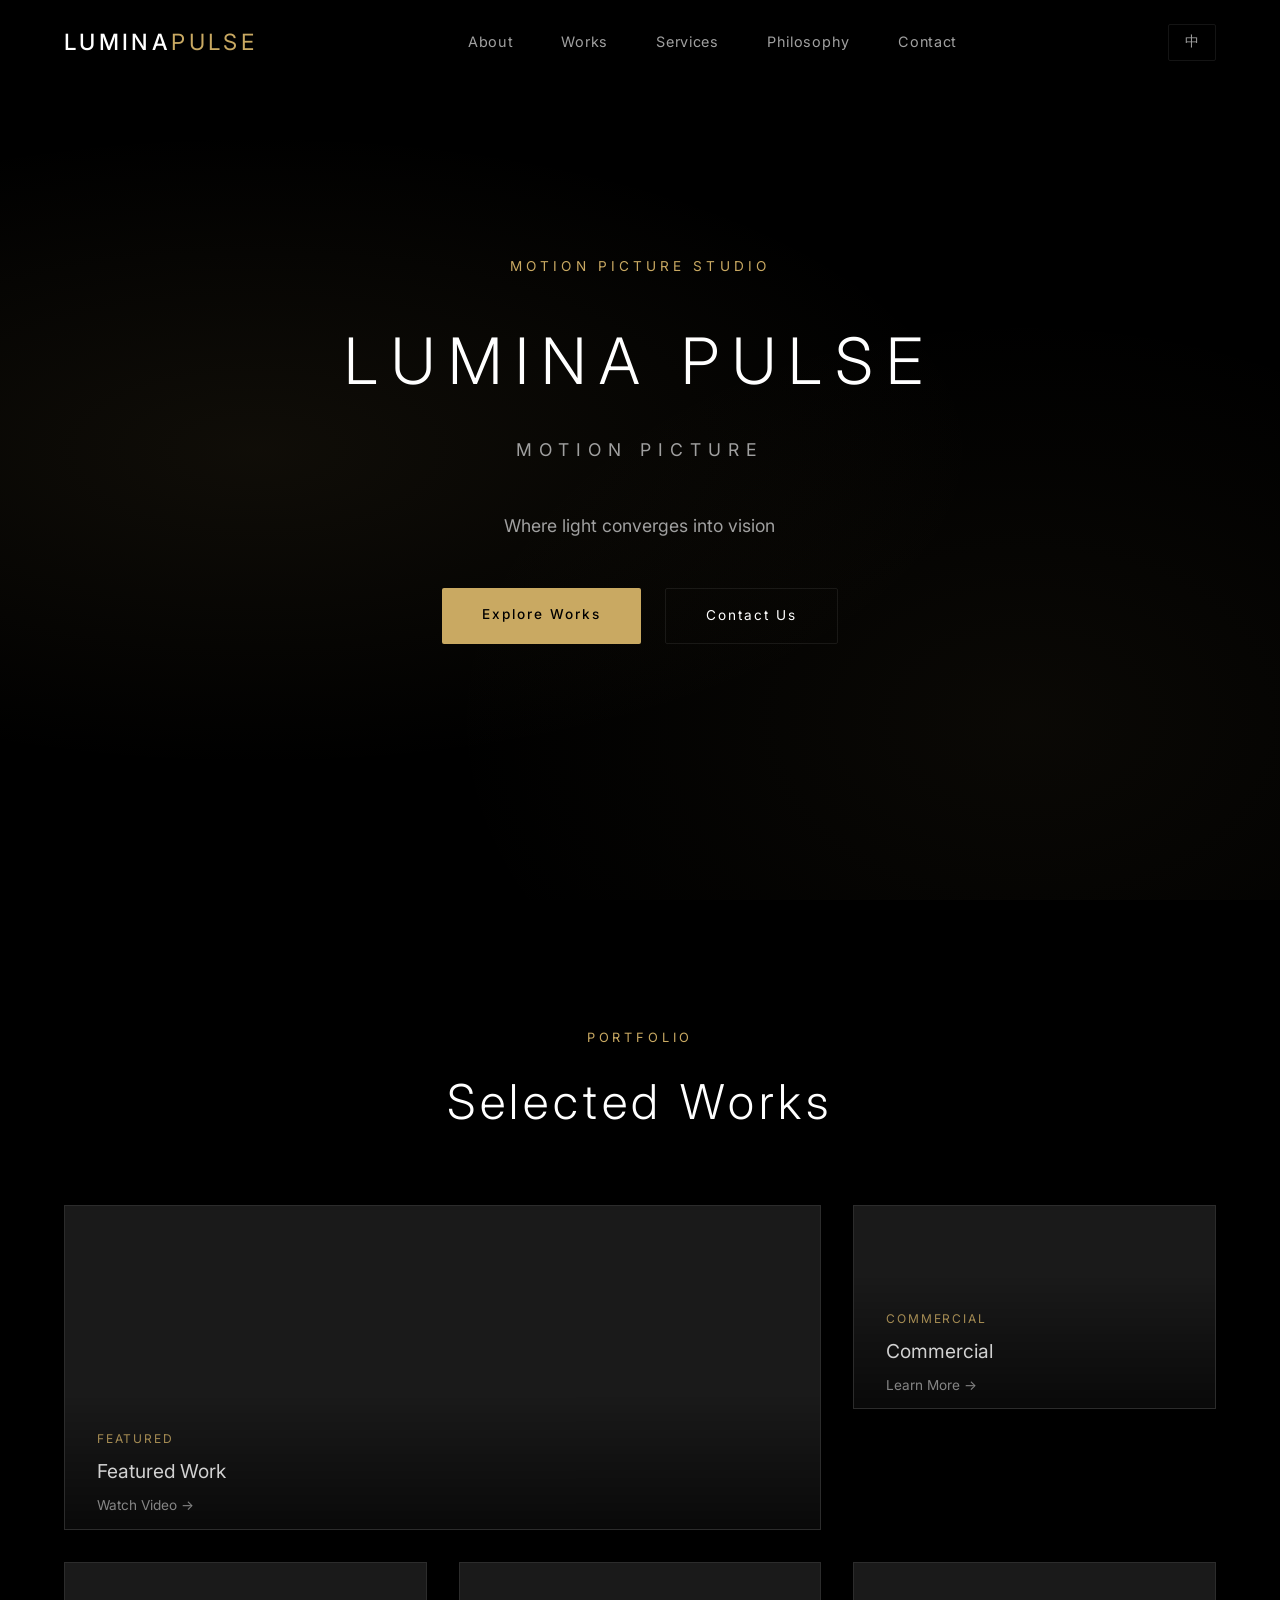
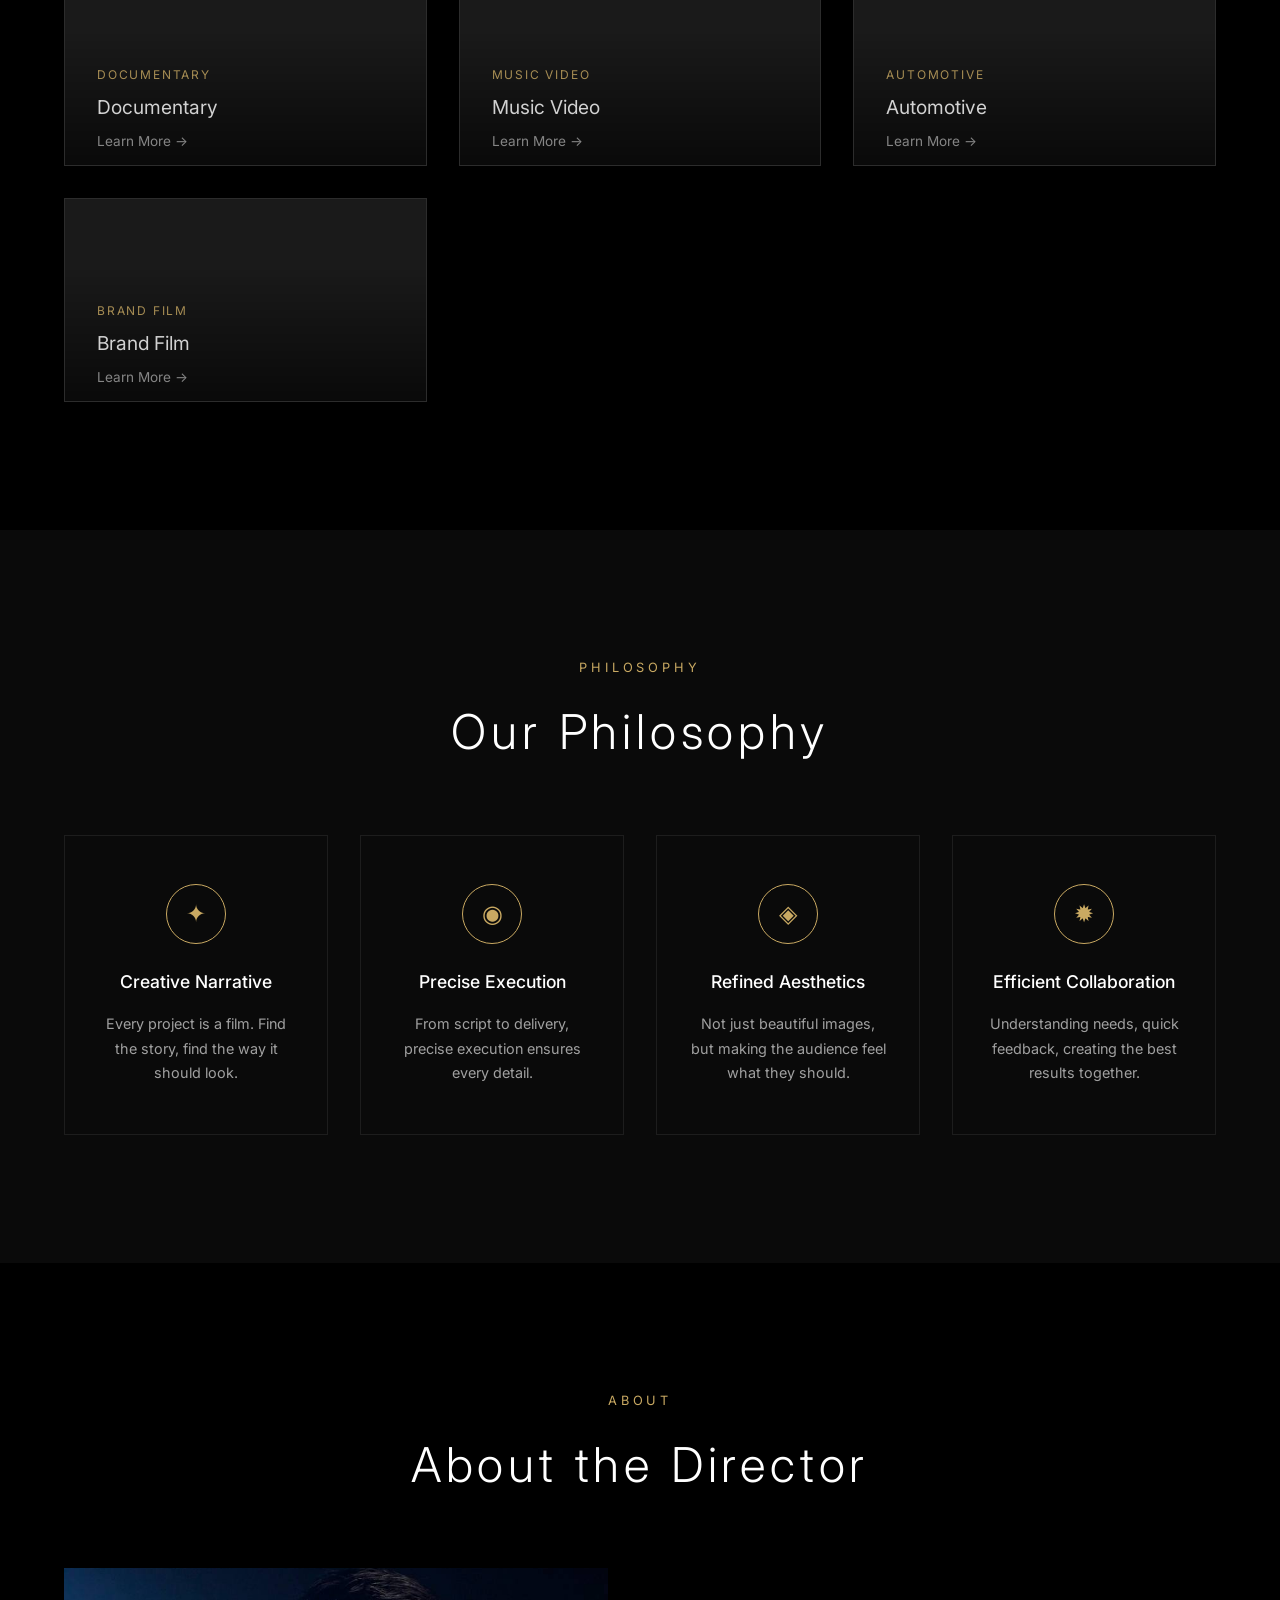
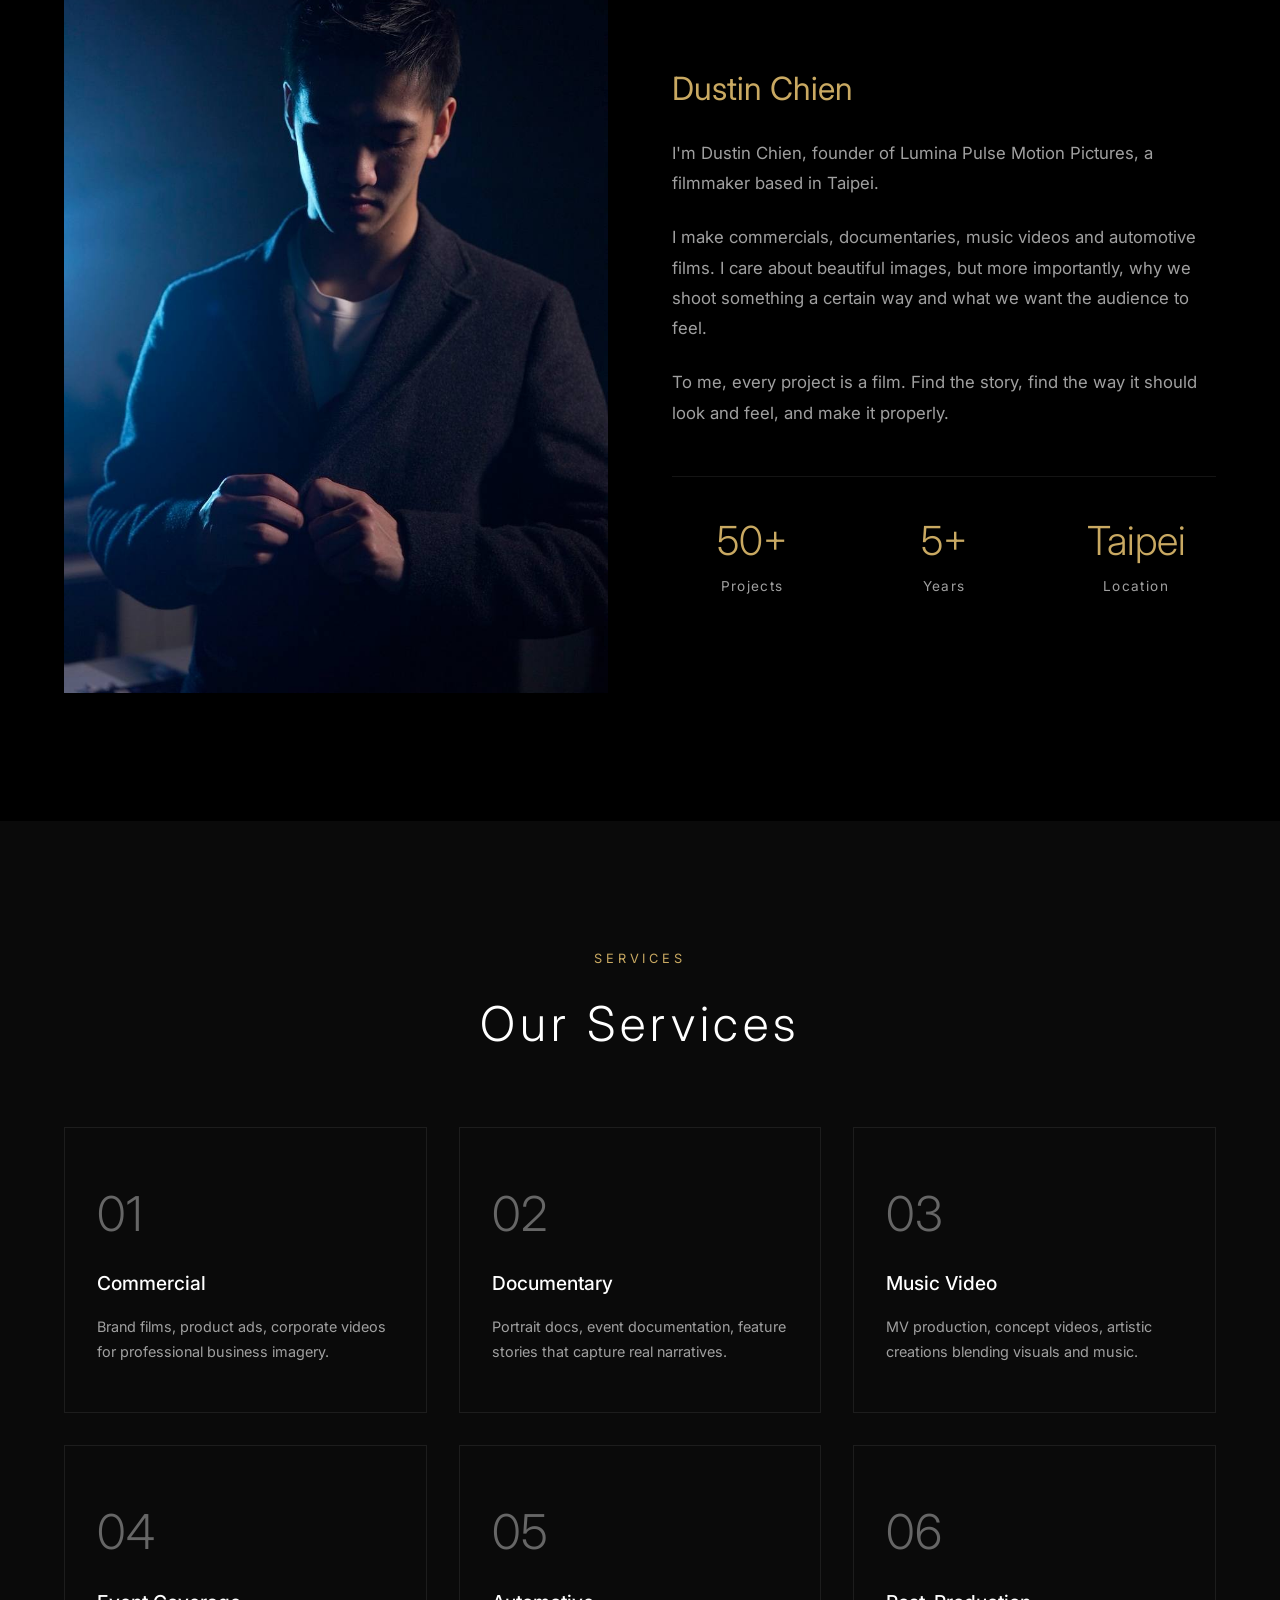
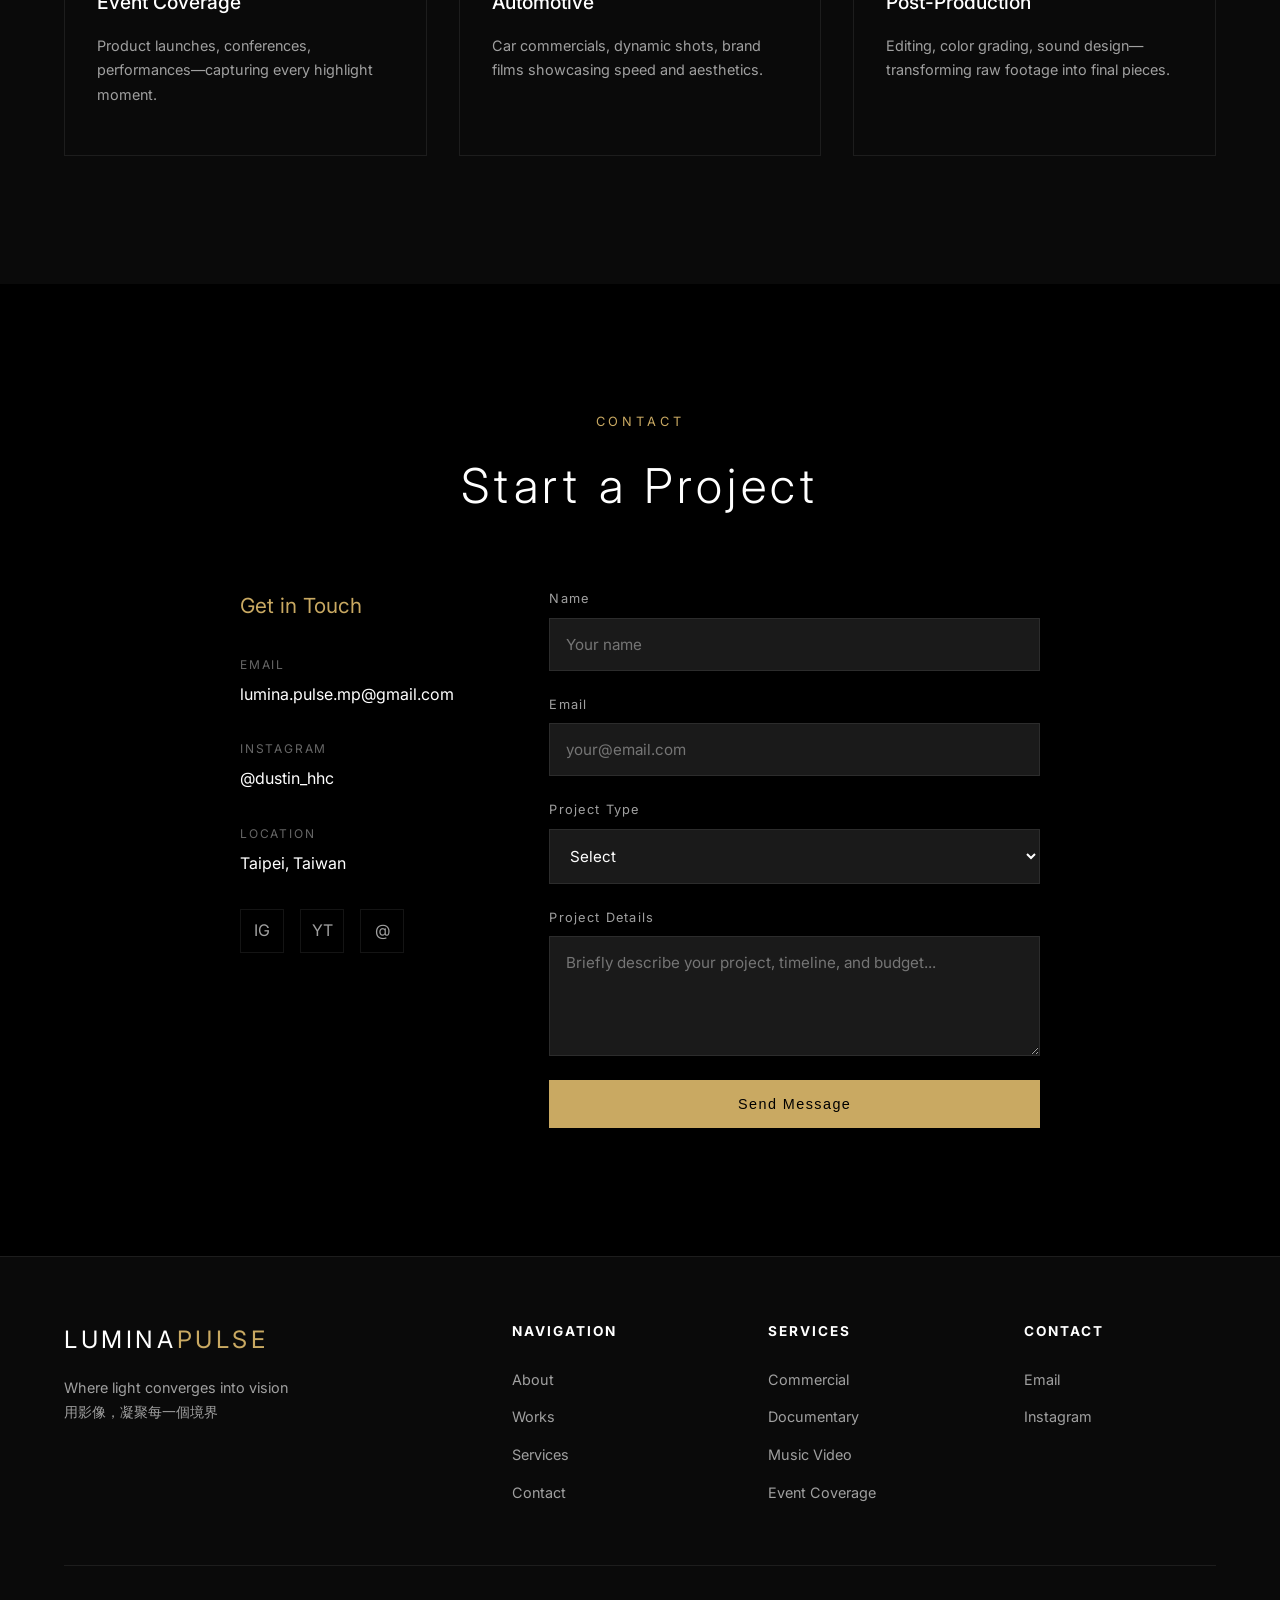
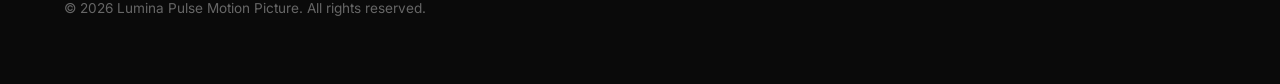
==== en/index.html @ bc6564c7 "feat(forms): add Netlify Forms integration with honeypot spam protection" ====
<!DOCTYPE html>
<html lang="en">
<head>
  <meta charset="UTF-8">
  <meta name="viewport" content="width=device-width, initial-scale=1.0">
  <title>Lumina Pulse Motion Picture | Visual Storytelling</title>
  <meta name="description" content="Lumina Pulse Motion Picture - Where light converges into vision. Brand films, commercial events, documentaries, music videos, automotive films.">
  <link rel="preconnect" href="https://fonts.googleapis.com">
  <link rel="preconnect" href="https://fonts.gstatic.com" crossorigin>
  <link href="https://fonts.googleapis.com/css2?family=Inter:wght@300;400;500;600&display=swap" rel="stylesheet">
  <link rel="stylesheet" href="../css/style.css">
  <style>
    body { font-family: 'Inter', sans-serif; }
  </style>
</head>
<body>

  <!-- Navigation -->
  <nav class="nav" id="navbar">
    <div class="nav-logo">LUMINA<span>PULSE</span></div>
    <ul class="nav-links">
      <li><a href="#about">About</a></li>
      <li><a href="#works">Works</a></li>
      <li><a href="#services">Services</a></li>
      <li><a href="#philosophy">Philosophy</a></li>
      <li><a href="#contact">Contact</a></li>
    </ul>
    <a href="../" class="lang-switch">中</a>
  </nav>

  <!-- Hero Section -->
  <section class="hero-v2">
    <div class="hero-v2-content">
      <p class="hero-v2-tag">Motion Picture Studio</p>
      <h1 style="font-size: clamp(2rem, 5vw, 4rem); letter-spacing: 0.2em;">LUMINA PULSE</h1>
      <p class="hero-v2-subtitle">MOTION PICTURE</p>
      <p class="hero-v2-tagline">Where light converges into vision</p>
      <div class="hero-v2-cta">
        <a href="#works" class="hero-v2-btn primary">Explore Works</a>
        <a href="#contact" class="hero-v2-btn secondary">Contact Us</a>
      </div>
    </div>
  </section>

  <!-- Portfolio Grid (Works) -->
  <section id="works" class="section-v2">
    <div class="section-v2-header">
      <p class="section-v2-label">Portfolio</p>
      <h2 class="section-v2-title">Selected Works</h2>
    </div>
    
    <div class="portfolio-grid">
      <!-- Featured Work -->
      <div class="portfolio-card portfolio-card-featured">
        <iframe 
          src="https://www.youtube.com/embed/s5qeNBHJDUk" 
          title="Featured Work"
          style="width: 100%; height: 100%; border: none;"
          allowfullscreen>
        </iframe>
        <div class="portfolio-card-overlay">
          <p class="portfolio-card-tag">Featured</p>
          <h3 class="portfolio-card-title">Featured Work</h3>
          <p class="portfolio-card-arrow">Watch Video →</p>
        </div>
      </div>
      
      <!-- Work 2 -->
      <div class="portfolio-card">
        <iframe 
          src="https://www.youtube.com/embed/r17SzG8Gf3U" 
          title="Commercial"
          style="width: 100%; height: 100%; border: none;"
          allowfullscreen>
        </iframe>
        <div class="portfolio-card-overlay">
          <p class="portfolio-card-tag">Commercial</p>
          <h3 class="portfolio-card-title">Commercial</h3>
          <p class="portfolio-card-arrow">Learn More →</p>
        </div>
      </div>
      
      <!-- Work 3 -->
      <div class="portfolio-card">
        <iframe 
          src="https://www.youtube.com/embed/X2p4h0ay5Zo" 
          title="Documentary"
          style="width: 100%; height: 100%; border: none;"
          allowfullscreen>
        </iframe>
        <div class="portfolio-card-overlay">
          <p class="portfolio-card-tag">Documentary</p>
          <h3 class="portfolio-card-title">Documentary</h3>
          <p class="portfolio-card-arrow">Learn More →</p>
        </div>
      </div>
      
      <!-- Work 4 -->
      <div class="portfolio-card">
        <iframe 
          src="https://www.youtube.com/embed/glMVAPrzV8A" 
          title="Music Video"
          style="width: 100%; height: 100%; border: none;"
          allowfullscreen>
        </iframe>
        <div class="portfolio-card-overlay">
          <p class="portfolio-card-tag">Music Video</p>
          <h3 class="portfolio-card-title">Music Video</h3>
          <p class="portfolio-card-arrow">Learn More →</p>
        </div>
      </div>
      
      <!-- Work 5 -->
      <div class="portfolio-card">
        <iframe 
          src="https://www.youtube.com/embed/BWfMDFXN-Lc" 
          title="Automotive"
          style="width: 100%; height: 100%; border: none;"
          allowfullscreen>
        </iframe>
        <div class="portfolio-card-overlay">
          <p class="portfolio-card-tag">Automotive</p>
          <h3 class="portfolio-card-title">Automotive</h3>
          <p class="portfolio-card-arrow">Learn More →</p>
        </div>
      </div>
      
      <!-- Work 6 -->
      <div class="portfolio-card">
        <iframe 
          src="https://www.youtube.com/embed/CfjVnd-ijYM" 
          title="Brand Film"
          style="width: 100%; height: 100%; border: none;"
          allowfullscreen>
        </iframe>
        <div class="portfolio-card-overlay">
          <p class="portfolio-card-tag">Brand Film</p>
          <h3 class="portfolio-card-title">Brand Film</h3>
          <p class="portfolio-card-arrow">Learn More →</p>
        </div>
      </div>
    </div>
  </section>

  <!-- Philosophy Section -->
  <section id="philosophy" class="section-v2 section-v2-dark">
    <div class="section-v2-header">
      <p class="section-v2-label">Philosophy</p>
      <h2 class="section-v2-title">Our Philosophy</h2>
    </div>
    
    <div class="philosophy-grid">
      <div class="philosophy-card">
        <div class="philosophy-icon">✦</div>
        <h3 class="philosophy-title">Creative Narrative</h3>
        <p class="philosophy-desc">Every project is a film. Find the story, find the way it should look.</p>
      </div>
      <div class="philosophy-card">
        <div class="philosophy-icon">◉</div>
        <h3 class="philosophy-title">Precise Execution</h3>
        <p class="philosophy-desc">From script to delivery, precise execution ensures every detail.</p>
      </div>
      <div class="philosophy-card">
        <div class="philosophy-icon">◈</div>
        <h3 class="philosophy-title">Refined Aesthetics</h3>
        <p class="philosophy-desc">Not just beautiful images, but making the audience feel what they should.</p>
      </div>
      <div class="philosophy-card">
        <div class="philosophy-icon">✹</div>
        <h3 class="philosophy-title">Efficient Collaboration</h3>
        <p class="philosophy-desc">Understanding needs, quick feedback, creating the best results together.</p>
      </div>
    </div>
  </section>

  <!-- About Section -->
  <section id="about" class="section-v2">
    <div class="section-v2-header">
      <p class="section-v2-label">About</p>
      <h2 class="section-v2-title">About the Director</h2>
    </div>
    
    <div class="about-v2">
      <div class="about-v2-image">
        <img src="../images/dustin-profile.jpg" alt="Dustin Chien">
      </div>
      <div class="about-v2-content">
        <h3>Dustin Chien</h3>
        <p>
          I'm Dustin Chien, founder of Lumina Pulse Motion Pictures,
          a filmmaker based in Taipei.
        </p>
        <p>
          I make commercials, documentaries, music videos and automotive films. 
          I care about beautiful images, but more importantly, why we shoot something 
          a certain way and what we want the audience to feel.
        </p>
        <p>
          To me, every project is a film. Find the story, find the way it should look and feel, 
          and make it properly.
        </p>
        
        <div class="about-v2-stats">
          <div class="stat-item">
            <span class="stat-number">50+</span>
            <span class="stat-label">Projects</span>
          </div>
          <div class="stat-item">
            <span class="stat-number">5+</span>
            <span class="stat-label">Years</span>
          </div>
          <div class="stat-item">
            <span class="stat-number">Taipei</span>
            <span class="stat-label">Location</span>
          </div>
        </div>
      </div>
    </div>
  </section>

  <!-- Services Section -->
  <section id="services" class="section-v2 section-v2-dark">
    <div class="section-v2-header">
      <p class="section-v2-label">Services</p>
      <h2 class="section-v2-title">Our Services</h2>
    </div>
    
    <div class="services-v2-grid">
      <div class="service-v2-card">
        <div class="service-v2-number">01</div>
        <h3 class="service-v2-title">Commercial</h3>
        <p class="service-v2-desc">Brand films, product ads, corporate videos for professional business imagery.</p>
      </div>
      <div class="service-v2-card">
        <div class="service-v2-number">02</div>
        <h3 class="service-v2-title">Documentary</h3>
        <p class="service-v2-desc">Portrait docs, event documentation, feature stories that capture real narratives.</p>
      </div>
      <div class="service-v2-card">
        <div class="service-v2-number">03</div>
        <h3 class="service-v2-title">Music Video</h3>
        <p class="service-v2-desc">MV production, concept videos, artistic creations blending visuals and music.</p>
      </div>
      <div class="service-v2-card">
        <div class="service-v2-number">04</div>
        <h3 class="service-v2-title">Event Coverage</h3>
        <p class="service-v2-desc">Product launches, conferences, performances—capturing every highlight moment.</p>
      </div>
      <div class="service-v2-card">
        <div class="service-v2-number">05</div>
        <h3 class="service-v2-title">Automotive</h3>
        <p class="service-v2-desc">Car commercials, dynamic shots, brand films showcasing speed and aesthetics.</p>
      </div>
      <div class="service-v2-card">
        <div class="service-v2-number">06</div>
        <h3 class="service-v2-title">Post-Production</h3>
        <p class="service-v2-desc">Editing, color grading, sound design—transforming raw footage into final pieces.</p>
      </div>
    </div>
  </section>

  <!-- Contact Section -->
  <section id="contact" class="section-v2">
    <div class="section-v2-header">
      <p class="section-v2-label">Contact</p>
      <h2 class="section-v2-title">Start a Project</h2>
    </div>
    
    <div class="contact-v2">
      <div class="contact-v2-grid">
        <div class="contact-v2-info">
          <h3>Get in Touch</h3>
          <div class="contact-v2-item">
            <label>Email</label>
            <a href="mailto:lumina.pulse.mp@gmail.com">lumina.pulse.mp@gmail.com</a>
          </div>
          <div class="contact-v2-item">
            <label>Instagram</label>
            <a href="https://instagram.com/dustin_hhc" target="_blank">@dustin_hhc</a>
          </div>
          <div class="contact-v2-item">
            <label>Location</label>
            <span>Taipei, Taiwan</span>
          </div>
          
          <div class="contact-social">
            <a href="https://instagram.com/dustin_hhc" target="_blank" title="Instagram">IG</a>
            <a href="#" target="_blank" title="YouTube">YT</a>
            <a href="mailto:lumina.pulse.mp@gmail.com" title="Email">@</a>
          </div>
        </div>
        
        <form class="contact-form" id="contactForm" name="contact-en" netlify netlify-honeypot="bot-field">
          <div style="display: none;">
            <label>Don't fill this out if you're human: <input name="bot-field"></label>
          </div>
          <div class="form-group">
            <label>Name</label>
            <input type="text" name="name" placeholder="Your name" required>
          </div>
          <div class="form-group">
            <label>Email</label>
            <input type="email" name="email" placeholder="your@email.com" required>
          </div>
          <div class="form-group">
            <label>Project Type</label>
            <select name="type" required>
              <option value="">Select</option>
              <option value="commercial">Commercial</option>
              <option value="documentary">Documentary</option>
              <option value="musicvideo">Music Video</option>
              <option value="event">Event Coverage</option>
              <option value="automotive">Automotive</option>
              <option value="other">Other</option>
            </select>
          </div>
          <div class="form-group">
            <label>Project Details</label>
            <textarea name="message" placeholder="Briefly describe your project, timeline, and budget..." required></textarea>
          </div>
          <button type="submit" class="form-submit">Send Message</button>
        </form>
      </div>
    </div>
  </section>

  <!-- Footer -->
  <footer class="footer-v2">
    <div class="footer-v2-content">
      <div>
        <div class="footer-v2-brand">LUMINA<span>PULSE</span></div>
        <p class="footer-v2-tagline">
          Where light converges into vision<br>
          用影像，凝聚每一個境界
        </p>
      </div>
      <div class="footer-v2-links">
        <h4>Navigation</h4>
        <ul>
          <li><a href="#about">About</a></li>
          <li><a href="#works">Works</a></li>
          <li><a href="#services">Services</a></li>
          <li><a href="#contact">Contact</a></li>
        </ul>
      </div>
      <div class="footer-v2-links">
        <h4>Services</h4>
        <ul>
          <li><a href="#services">Commercial</a></li>
          <li><a href="#services">Documentary</a></li>
          <li><a href="#services">Music Video</a></li>
          <li><a href="#services">Event Coverage</a></li>
        </ul>
      </div>
      <div class="footer-v2-links">
        <h4>Contact</h4>
        <ul>
          <li><a href="mailto:lumina.pulse.mp@gmail.com">Email</a></li>
          <li><a href="https://instagram.com/dustin_hhc">Instagram</a></li>
        </ul>
      </div>
    </div>
    <div class="footer-v2-bottom">
      <p class="footer-v2-copyright">© 2026 Lumina Pulse Motion Picture. All rights reserved.</p>
    </div>
  </footer>

  <!-- Scripts -->
  <script src="../js/main.js"></script>
</body>
</html>
---- css/style.css ----
/* 凝境影像 v2 - DZOFILM Inspired Design */
/* Dark Mode Cinema Style */

:root {
  --bg-primary: #000000;
  --bg-secondary: #0a0a0a;
  --bg-tertiary: #121212;
  --bg-card: #1a1a1a;
  --text-primary: #ffffff;
  --text-secondary: #a0a0a0;
  --text-muted: #666666;
  --accent: #c9a962;
  --accent-hover: #d4b76a;
  --border: rgba(255, 255, 255, 0.08);
  --border-hover: rgba(255, 255, 255, 0.15);
  --gradient-gold: linear-gradient(135deg, #c9a962 0%, #8b7355 100%);
}

* {
  margin: 0;
  padding: 0;
  box-sizing: border-box;
}

html {
  scroll-behavior: smooth;
  font-size: 16px;
}

body {
  font-family: 'Inter', 'Noto Sans TC', -apple-system, BlinkMacSystemFont, sans-serif;
  background-color: var(--bg-primary);
  color: var(--text-primary);
  line-height: 1.6;
  overflow-x: hidden;
  -webkit-font-smoothing: antialiased;
  -moz-osx-font-smoothing: grayscale;
}

/* ========== NAVIGATION ========== */
.nav {
  position: fixed;
  top: 0;
  left: 0;
  right: 0;
  z-index: 1000;
  padding: 1.5rem 4rem;
  display: flex;
  justify-content: space-between;
  align-items: center;
  background: transparent;
  transition: all 0.4s ease;
}

.nav.scrolled {
  background: rgba(0, 0, 0, 0.85);
  backdrop-filter: blur(20px);
  -webkit-backdrop-filter: blur(20px);
  border-bottom: 1px solid var(--border);
  padding: 1rem 4rem;
}

.nav-logo {
  font-size: 1.4rem;
  font-weight: 500;
  letter-spacing: 0.15em;
  color: var(--text-primary);
}

.nav-logo span {
  color: var(--accent);
  font-weight: 400;
}

.nav-links {
  display: flex;
  gap: 3rem;
  list-style: none;
}

.nav-links a {
  color: var(--text-secondary);
  text-decoration: none;
  font-size: 0.9rem;
  font-weight: 400;
  letter-spacing: 0.05em;
  transition: all 0.3s ease;
  position: relative;
}

.nav-links a::after {
  content: '';
  position: absolute;
  bottom: -4px;
  left: 0;
  width: 0;
  height: 1px;
  background: var(--accent);
  transition: width 0.3s ease;
}

.nav-links a:hover {
  color: var(--text-primary);
}

.nav-links a:hover::after {
  width: 100%;
}

.lang-switch {
  color: var(--text-secondary);
  font-size: 0.85rem;
  text-decoration: none;
  padding: 0.4rem 1rem;
  border: 1px solid var(--border);
  border-radius: 2px;
  transition: all 0.3s ease;
}

.lang-switch:hover {
  border-color: var(--accent);
  color: var(--accent);
}

/* ========== HERO SECTION ========== */
.hero-v2 {
  height: 100vh;
  position: relative;
  display: flex;
  flex-direction: column;
  justify-content: center;
  align-items: center;
  text-align: center;
  padding: 0 2rem;
  background: var(--bg-primary);
  overflow: hidden;
}

.hero-v2::before {
  content: '';
  position: absolute;
  top: 0;
  left: 0;
  right: 0;
  bottom: 0;
  background: 
    radial-gradient(ellipse at 20% 50%, rgba(201, 169, 98, 0.08) 0%, transparent 50%),
    radial-gradient(ellipse at 80% 80%, rgba(201, 169, 98, 0.05) 0%, transparent 40%);
  animation: pulseGlow 8s ease-in-out infinite;
}

@keyframes pulseGlow {
  0%, 100% { opacity: 0.5; }
  50% { opacity: 1; }
}

.hero-v2-content {
  position: relative;
  z-index: 2;
  max-width: 900px;
}

.hero-v2-tag {
  font-size: 0.85rem;
  letter-spacing: 0.3em;
  color: var(--accent);
  margin-bottom: 2rem;
  text-transform: uppercase;
  opacity: 0;
  animation: fadeInUp 1s ease forwards 0.3s;
}

.hero-v2 h1 {
  font-size: clamp(2.5rem, 6vw, 5rem);
  font-weight: 300;
  letter-spacing: 0.15em;
  margin-bottom: 1.5rem;
  opacity: 0;
  animation: fadeInUp 1s ease forwards 0.5s;
}

.hero-v2-subtitle {
  font-size: clamp(0.9rem, 2vw, 1.1rem);
  letter-spacing: 0.4em;
  color: var(--text-secondary);
  margin-bottom: 3rem;
  opacity: 0;
  animation: fadeInUp 1s ease forwards 0.7s;
}

.hero-v2-tagline {
  font-size: 1.1rem;
  color: var(--text-secondary);
  max-width: 500px;
  margin: 0 auto 3rem;
  opacity: 0;
  animation: fadeInUp 1s ease forwards 0.9s;
}

.hero-v2-cta {
  display: inline-flex;
  gap: 1.5rem;
  opacity: 0;
  animation: fadeInUp 1s ease forwards 1.1s;
}

.hero-v2-btn {
  padding: 1rem 2.5rem;
  text-decoration: none;
  font-size: 0.85rem;
  letter-spacing: 0.15em;
  transition: all 0.3s ease;
  border-radius: 2px;
}

.hero-v2-btn.primary {
  background: var(--accent);
  color: var(--bg-primary);
  font-weight: 500;
}

.hero-v2-btn.primary:hover {
  background: var(--accent-hover);
  transform: translateY(-2px);
}

.hero-v2-btn.secondary {
  border: 1px solid var(--border);
  color: var(--text-primary);
}

.hero-v2-btn.secondary:hover {
  border-color: var(--accent);
  color: var(--accent);
}

@keyframes fadeInUp {
  from {
    opacity: 0;
    transform: translateY(30px);
  }
  to {
    opacity: 1;
    transform: translateY(0);
  }
}

/* ========== SECTIONS COMMON ========== */
.section-v2 {
  padding: 8rem 4rem;
  position: relative;
}

.section-v2-dark {
  background: var(--bg-secondary);
}

.section-v2-header {
  text-align: center;
  margin-bottom: 4rem;
}

.section-v2-label {
  font-size: 0.8rem;
  letter-spacing: 0.3em;
  color: var(--accent);
  text-transform: uppercase;
  margin-bottom: 1rem;
}

.section-v2-title {
  font-size: clamp(2rem, 4vw, 3rem);
  font-weight: 300;
  letter-spacing: 0.1em;
}

/* ========== PORTFOLIO GRID ========== */
.portfolio-grid {
  display: grid;
  grid-template-columns: repeat(3, 1fr);
  gap: 2rem;
  max-width: 1400px;
  margin: 0 auto;
}

.portfolio-card {
  position: relative;
  aspect-ratio: 16/9;
  background: var(--bg-card);
  border: 1px solid var(--border);
  overflow: hidden;
  cursor: pointer;
  transition: all 0.4s ease;
}

.portfolio-card:hover {
  border-color: var(--border-hover);
  transform: translateY(-8px);
  box-shadow: 0 20px 40px rgba(0, 0, 0, 0.5);
}

.portfolio-card-featured {
  grid-column: span 2;
  aspect-ratio: 21/9;
}

.portfolio-card-image {
  width: 100%;
  height: 100%;
  background: linear-gradient(135deg, #1a1a2e 0%, #0f0f1a 100%);
  display: flex;
  align-items: center;
  justify-content: center;
  transition: transform 0.6s ease;
}

.portfolio-card:hover .portfolio-card-image {
  transform: scale(1.05);
}

.portfolio-card-overlay {
  position: absolute;
  bottom: 0;
  left: 0;
  right: 0;
  padding: 2rem;
  background: linear-gradient(to top, rgba(0,0,0,0.9) 0%, transparent 100%);
  transform: translateY(20px);
  opacity: 0.8;
  transition: all 0.4s ease;
}

.portfolio-card:hover .portfolio-card-overlay {
  transform: translateY(0);
  opacity: 1;
}

.portfolio-card-tag {
  font-size: 0.75rem;
  letter-spacing: 0.15em;
  color: var(--accent);
  text-transform: uppercase;
  margin-bottom: 0.5rem;
}

.portfolio-card-title {
  font-size: 1.2rem;
  font-weight: 400;
  margin-bottom: 0.5rem;
}

.portfolio-card-arrow {
  font-size: 0.85rem;
  color: var(--text-secondary);
  transition: color 0.3s ease;
}

.portfolio-card:hover .portfolio-card-arrow {
  color: var(--accent);
}

/* ========== SHOT ON CAROUSEL ========== */
.shoton-section {
  padding: 6rem 0;
  overflow: hidden;
  background: var(--bg-primary);
}

.shoton-header {
  text-align: center;
  padding: 0 4rem;
  margin-bottom: 3rem;
}

.shoton-carousel {
  display: flex;
  gap: 1rem;
  overflow-x: auto;
  padding: 0 4rem 2rem;
  scrollbar-width: none;
  -ms-overflow-style: none;
}

.shoton-carousel::-webkit-scrollbar {
  display: none;
}

.shoton-item {
  flex-shrink: 0;
  width: 400px;
  aspect-ratio: 16/9;
  background: var(--bg-card);
  border: 1px solid var(--border);
  position: relative;
  overflow: hidden;
  transition: all 0.4s ease;
}

.shoton-item:hover {
  transform: scale(1.02);
  border-color: var(--accent);
}

/* ========== PHILOSOPHY CARDS ========== */
.philosophy-grid {
  display: grid;
  grid-template-columns: repeat(4, 1fr);
  gap: 2rem;
  max-width: 1200px;
  margin: 0 auto;
}

.philosophy-card {
  padding: 3rem 2rem;
  border: 1px solid var(--border);
  text-align: center;
  transition: all 0.4s ease;
  background: var(--bg-secondary);
}

.philosophy-card:hover {
  border-color: var(--accent);
  transform: translateY(-8px);
}

.philosophy-icon {
  width: 60px;
  height: 60px;
  margin: 0 auto 1.5rem;
  border: 1px solid var(--accent);
  border-radius: 50%;
  display: flex;
  align-items: center;
  justify-content: center;
  color: var(--accent);
  font-size: 1.5rem;
}

.philosophy-title {
  font-size: 1.1rem;
  font-weight: 500;
  margin-bottom: 1rem;
}

.philosophy-desc {
  font-size: 0.9rem;
  color: var(--text-secondary);
  line-height: 1.7;
}

/* ========== ABOUT SECTION ========== */
.about-v2 {
  display: grid;
  grid-template-columns: 1fr 1fr;
  gap: 4rem;
  align-items: center;
  max-width: 1200px;
  margin: 0 auto;
}

.about-v2-image {
  position: relative;
  aspect-ratio: 3/4;
  overflow: hidden;
}

.about-v2-image img {
  width: 100%;
  height: 100%;
  object-fit: cover;
  transition: transform 0.6s ease;
}

.about-v2-image:hover img {
  transform: scale(1.05);
}

.about-v2-content h3 {
  font-size: 2rem;
  font-weight: 400;
  margin-bottom: 1.5rem;
  color: var(--accent);
}

.about-v2-content p {
  color: var(--text-secondary);
  margin-bottom: 1.5rem;
  line-height: 1.8;
  font-size: 1.05rem;
}

.about-v2-stats {
  display: grid;
  grid-template-columns: repeat(3, 1fr);
  gap: 2rem;
  margin-top: 3rem;
  padding-top: 2rem;
  border-top: 1px solid var(--border);
}

.stat-item {
  text-align: center;
}

.stat-number {
  font-size: 2.5rem;
  font-weight: 300;
  color: var(--accent);
  display: block;
}

.stat-label {
  font-size: 0.85rem;
  color: var(--text-secondary);
  letter-spacing: 0.1em;
}

/* ========== SERVICES ========== */
.services-v2-grid {
  display: grid;
  grid-template-columns: repeat(3, 1fr);
  gap: 2rem;
  max-width: 1200px;
  margin: 0 auto;
}

.service-v2-card {
  padding: 3rem 2rem;
  border: 1px solid var(--border);
  background: var(--bg-secondary);
  position: relative;
  overflow: hidden;
  transition: all 0.4s ease;
}

.service-v2-card::before {
  content: '';
  position: absolute;
  top: 0;
  left: 0;
  right: 0;
  height: 2px;
  background: var(--gradient-gold);
  transform: scaleX(0);
  transition: transform 0.4s ease;
}

.service-v2-card:hover::before {
  transform: scaleX(1);
}

.service-v2-card:hover {
  border-color: var(--border-hover);
  transform: translateY(-4px);
}

.service-v2-number {
  font-size: 3rem;
  font-weight: 300;
  color: var(--text-muted);
  margin-bottom: 1rem;
}

.service-v2-title {
  font-size: 1.2rem;
  font-weight: 500;
  margin-bottom: 1rem;
}

.service-v2-desc {
  font-size: 0.9rem;
  color: var(--text-secondary);
  line-height: 1.7;
}

/* ========== CONTACT ========== */
.contact-v2 {
  max-width: 800px;
  margin: 0 auto;
}

.contact-v2-grid {
  display: grid;
  grid-template-columns: 1fr 2fr;
  gap: 4rem;
}

.contact-v2-info h3 {
  font-size: 1.3rem;
  font-weight: 400;
  margin-bottom: 2rem;
  color: var(--accent);
}

.contact-v2-item {
  margin-bottom: 2rem;
}

.contact-v2-item label {
  display: block;
  font-size: 0.75rem;
  letter-spacing: 0.15em;
  color: var(--text-muted);
  margin-bottom: 0.5rem;
  text-transform: uppercase;
}

.contact-v2-item a,
.contact-v2-item span {
  color: var(--text-primary);
  text-decoration: none;
  font-size: 1rem;
  transition: color 0.3s ease;
}

.contact-v2-item a:hover {
  color: var(--accent);
}

.contact-social {
  display: flex;
  gap: 1rem;
  margin-top: 2rem;
}

.contact-social a {
  width: 44px;
  height: 44px;
  border: 1px solid var(--border);
  display: flex;
  align-items: center;
  justify-content: center;
  color: var(--text-secondary);
  text-decoration: none;
  transition: all 0.3s ease;
}

.contact-social a:hover {
  border-color: var(--accent);
  color: var(--accent);
}

/* Form */
.contact-form {
  display: flex;
  flex-direction: column;
  gap: 1.5rem;
}

.form-group {
  display: flex;
  flex-direction: column;
  gap: 0.5rem;
}

.form-group label {
  font-size: 0.8rem;
  letter-spacing: 0.1em;
  color: var(--text-secondary);
}

.form-group input,
.form-group textarea,
.form-group select {
  padding: 1rem;
  background: var(--bg-card);
  border: 1px solid var(--border);
  color: var(--text-primary);
  font-family: inherit;
  font-size: 0.95rem;
  transition: all 0.3s ease;
}

.form-group input:focus,
.form-group textarea:focus,
.form-group select:focus {
  outline: none;
  border-color: var(--accent);
}

.form-group textarea {
  min-height: 120px;
  resize: vertical;
}

.form-submit {
  padding: 1rem 2.5rem;
  background: var(--accent);
  color: var(--bg-primary);
  border: none;
  font-size: 0.9rem;
  letter-spacing: 0.1em;
  font-weight: 500;
  cursor: pointer;
  transition: all 0.3s ease;
}

.form-submit:hover {
  background: var(--accent-hover);
  transform: translateY(-2px);
}

/* ========== FOOTER ========== */
.footer-v2 {
  padding: 4rem;
  border-top: 1px solid var(--border);
  background: var(--bg-secondary);
}

.footer-v2-content {
  max-width: 1200px;
  margin: 0 auto;
  display: grid;
  grid-template-columns: 2fr 1fr 1fr 1fr;
  gap: 4rem;
}

.footer-v2-brand {
  font-size: 1.5rem;
  font-weight: 400;
  letter-spacing: 0.15em;
  margin-bottom: 1rem;
}

.footer-v2-brand span {
  color: var(--accent);
}

.footer-v2-tagline {
  font-size: 0.9rem;
  color: var(--text-secondary);
  line-height: 1.7;
}

.footer-v2-links h4 {
  font-size: 0.85rem;
  letter-spacing: 0.15em;
  color: var(--text-primary);
  margin-bottom: 1.5rem;
  text-transform: uppercase;
}

.footer-v2-links ul {
  list-style: none;
}

.footer-v2-links li {
  margin-bottom: 0.75rem;
}

.footer-v2-links a {
  color: var(--text-secondary);
  text-decoration: none;
  font-size: 0.9rem;
  transition: color 0.3s ease;
}

.footer-v2-links a:hover {
  color: var(--accent);
}

.footer-v2-bottom {
  max-width: 1200px;
  margin: 3rem auto 0;
  padding-top: 2rem;
  border-top: 1px solid var(--border);
  display: flex;
  justify-content: space-between;
  align-items: center;
}

.footer-v2-copyright {
  font-size: 0.85rem;
  color: var(--text-muted);
}

/* ========== ANIMATIONS ========== */
.fade-in {
  opacity: 0;
  transform: translateY(30px);
  transition: all 0.8s ease;
}

.fade-in.visible {
  opacity: 1;
  transform: translateY(0);
}

/* ========== RESPONSIVE ========== */
@media (max-width: 1024px) {
  .nav {
    padding: 1rem 2rem;
  }
  
  .nav.scrolled {
    padding: 0.75rem 2rem;
  }
  
  .section-v2 {
    padding: 6rem 2rem;
  }
  
  .portfolio-grid {
    grid-template-columns: repeat(2, 1fr);
  }
  
  .portfolio-card-featured {
    grid-column: span 2;
  }
  
  .philosophy-grid {
    grid-template-columns: repeat(2, 1fr);
  }
  
  .services-v2-grid {
    grid-template-columns: repeat(2, 1fr);
  }
  
  .about-v2 {
    grid-template-columns: 1fr;
    gap: 3rem;
  }
  
  .contact-v2-grid {
    grid-template-columns: 1fr;
  }
  
  .footer-v2-content {
    grid-template-columns: repeat(2, 1fr);
  }
}

@media (max-width: 768px) {
  .nav-links {
    display: none;
  }
  
  .hero-v2 h1 {
    font-size: 2rem;
  }
  
  .hero-v2-cta {
    flex-direction: column;
    gap: 1rem;
  }
  
  .portfolio-grid {
    grid-template-columns: 1fr;
  }
  
  .portfolio-card-featured {
    grid-column: span 1;
    aspect-ratio: 16/9;
  }
  
  .philosophy-grid {
    grid-template-columns: 1fr;
  }
  
  .services-v2-grid {
    grid-template-columns: 1fr;
  }
  
  .about-v2-stats {
    grid-template-columns: 1fr;
    gap: 1.5rem;
  }
  
  .shoton-item {
    width: 300px;
  }
  
  .footer-v2-content {
    grid-template-columns: 1fr;
    text-align: center;
  }
  
  .footer-v2-bottom {
    flex-direction: column;
    gap: 1rem;
  }
}
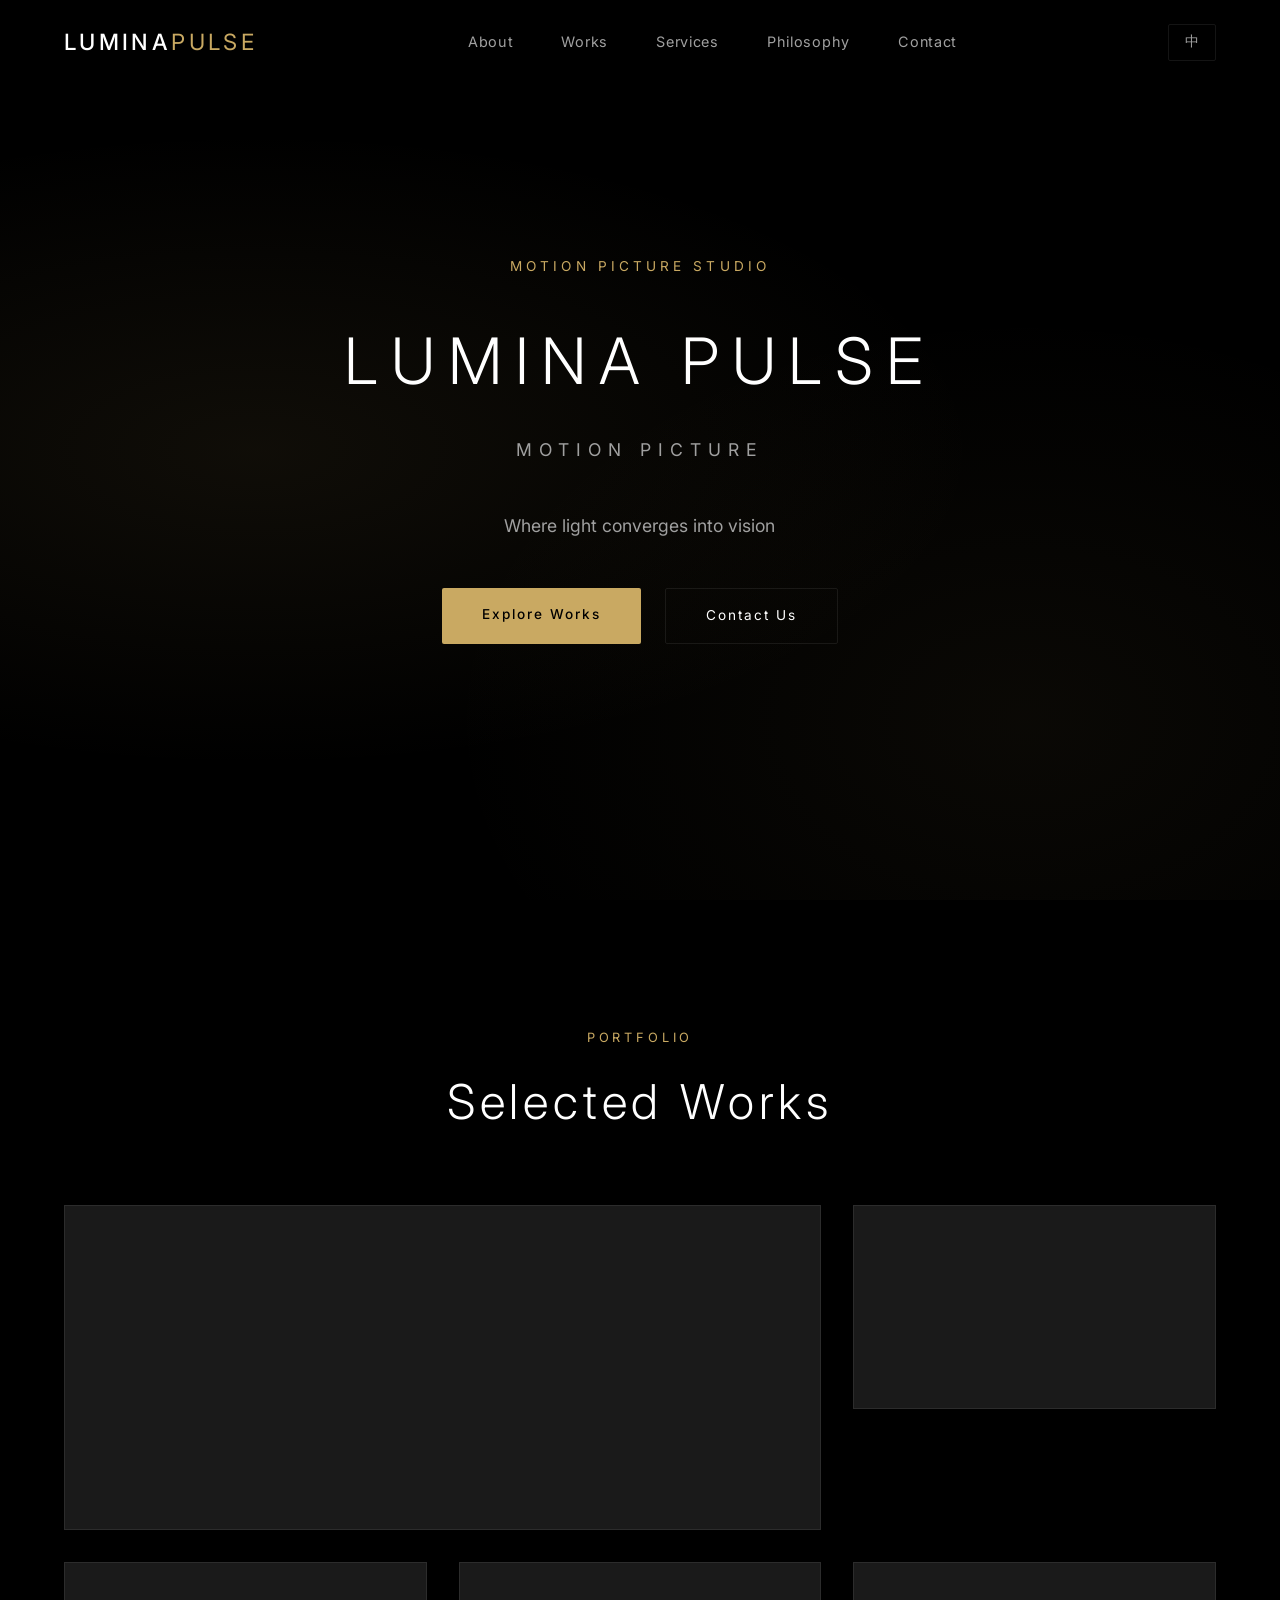
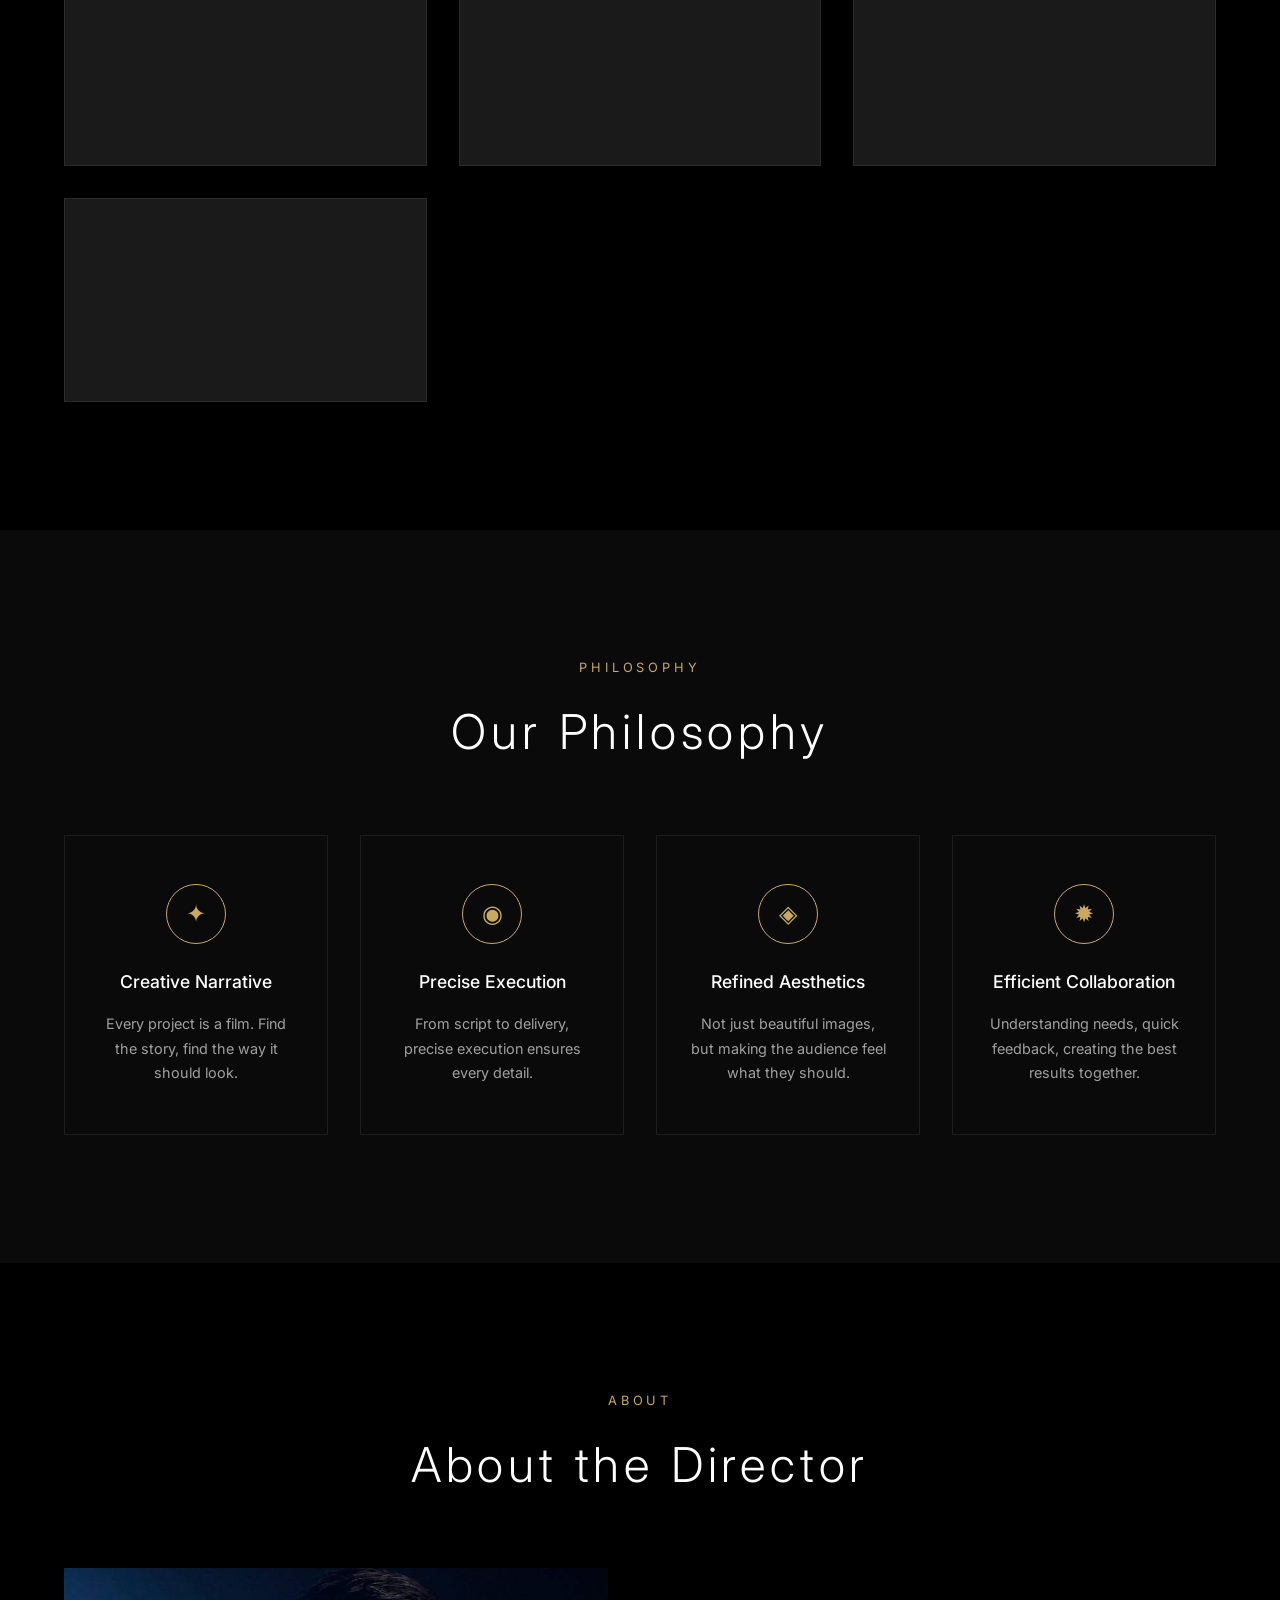
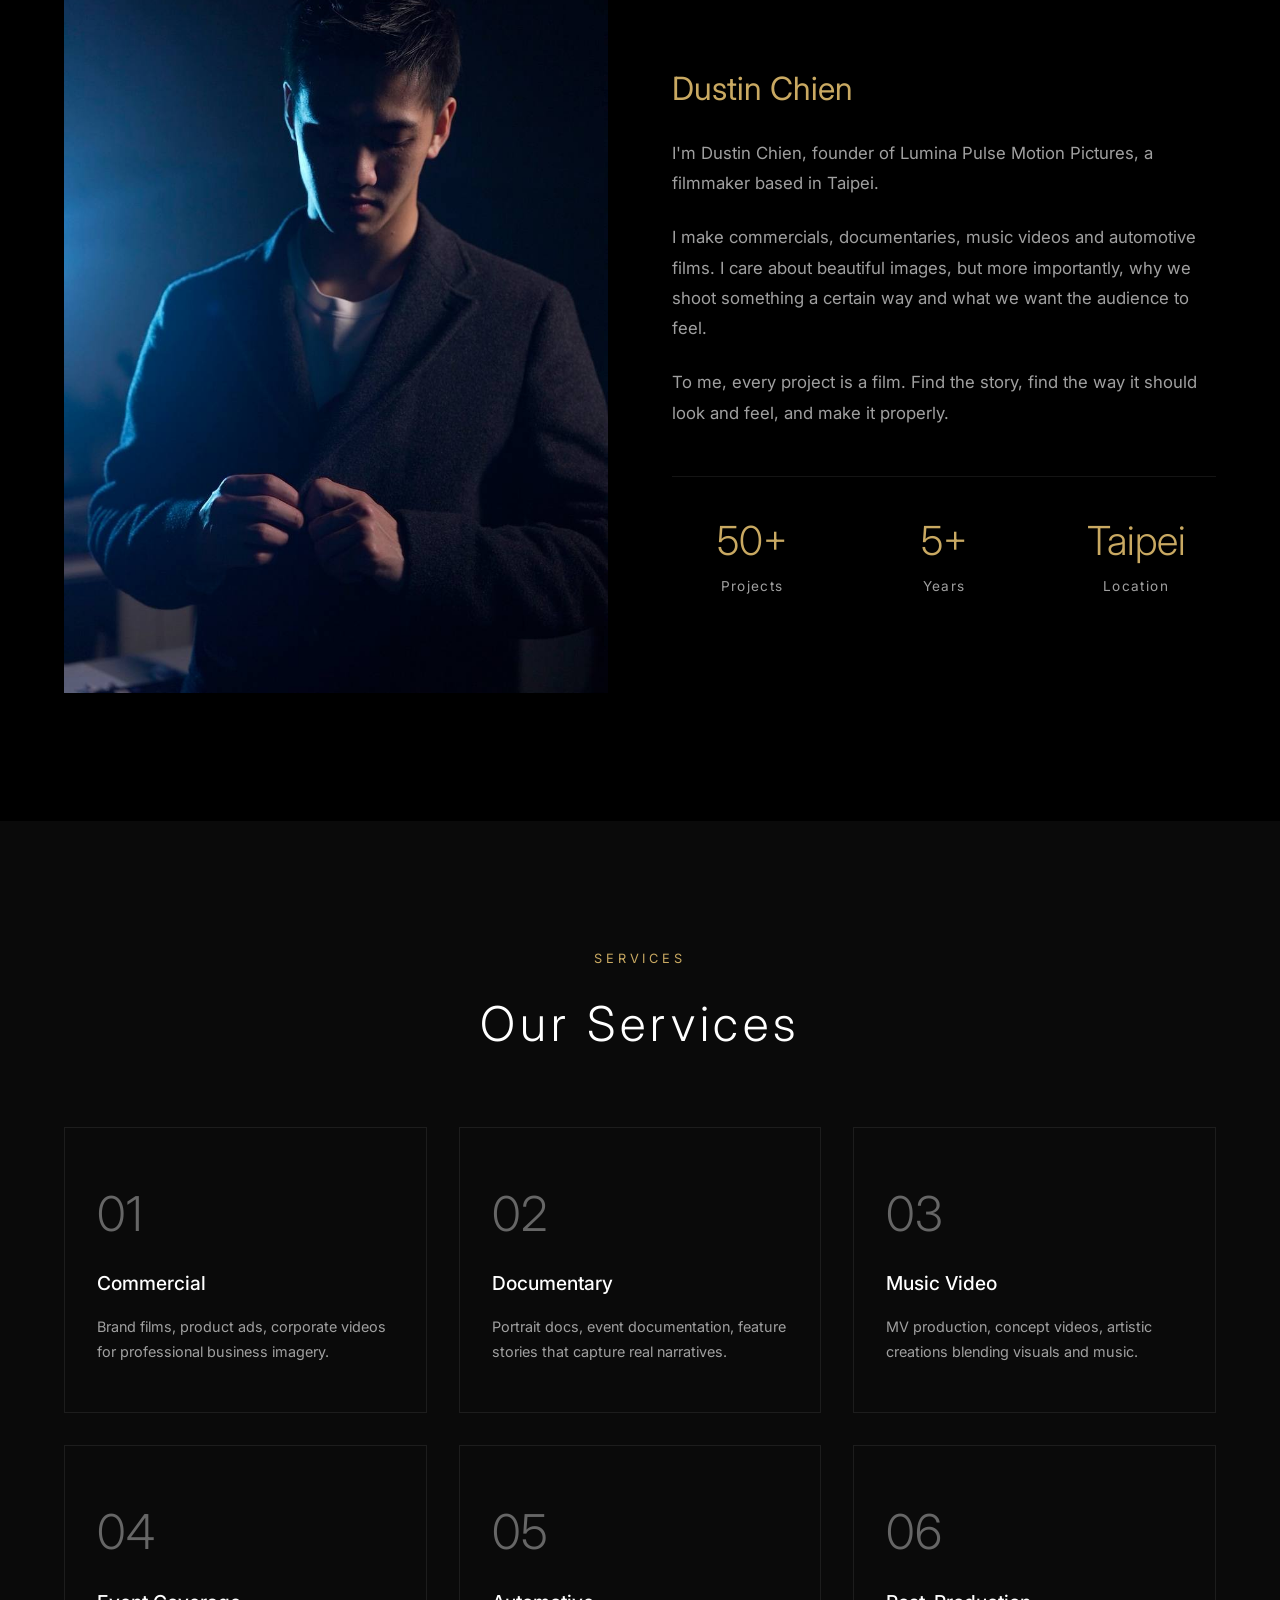
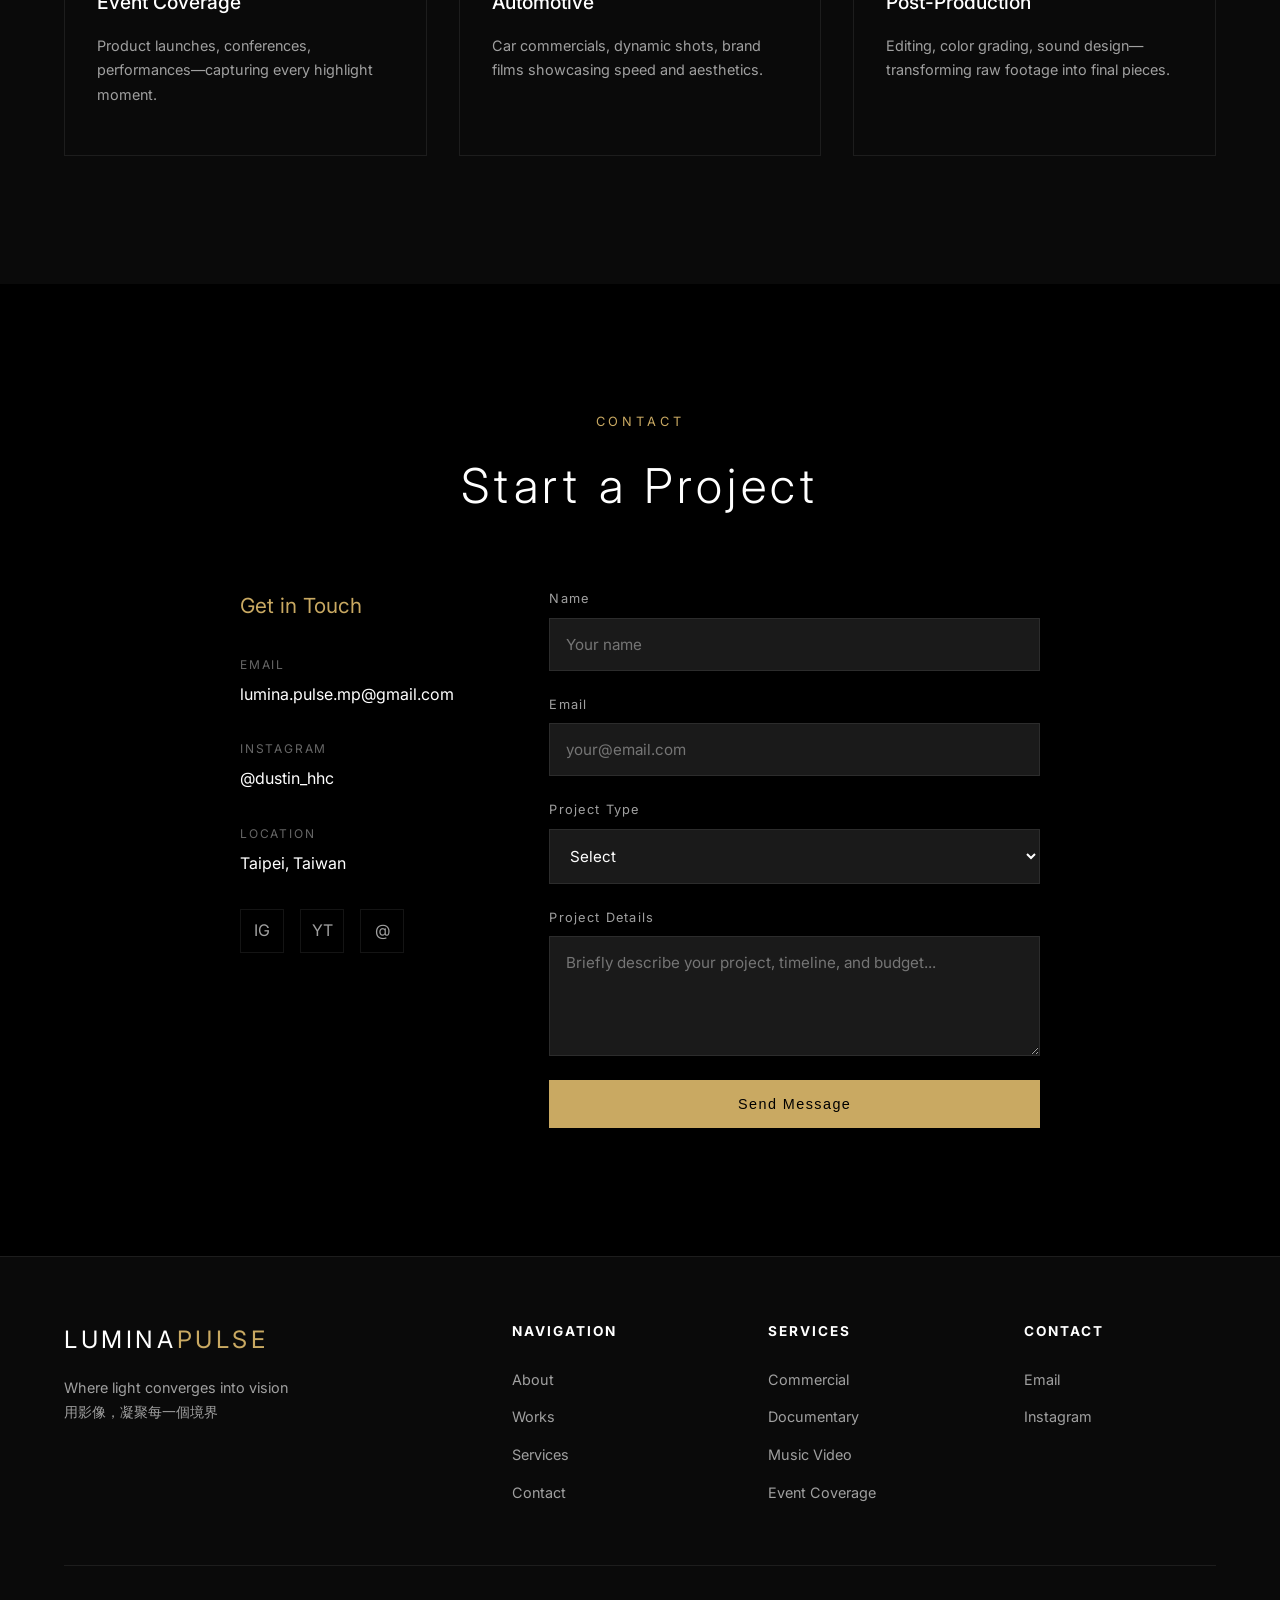
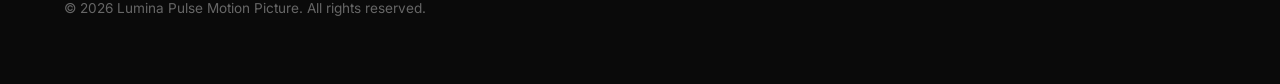
==== commit cb5a5d19: "fix(iframe): add allow=fullscreen and referrerpolicy for proper YouTube fullscreen support" ====
--- a/en/index.html
+++ b/en/index.html
@@ -56,7 +56,9 @@
           src="https://www.youtube.com/embed/s5qeNBHJDUk" 
           title="Featured Work"
           style="width: 100%; height: 100%; border: none;"
-          allowfullscreen>
+          allow="accelerometer; autoplay; clipboard-write; encrypted-media; gyroscope; picture-in-picture; web-share; fullscreen"
+          allowfullscreen
+          referrerpolicy="strict-origin-when-cross-origin">
         </iframe>
         <div class="portfolio-card-overlay">
           <p class="portfolio-card-tag">Featured</p>
@@ -71,7 +73,9 @@
           src="https://www.youtube.com/embed/r17SzG8Gf3U" 
           title="Commercial"
           style="width: 100%; height: 100%; border: none;"
-          allowfullscreen>
+          allow="accelerometer; autoplay; clipboard-write; encrypted-media; gyroscope; picture-in-picture; web-share; fullscreen"
+          allowfullscreen
+          referrerpolicy="strict-origin-when-cross-origin">
         </iframe>
         <div class="portfolio-card-overlay">
           <p class="portfolio-card-tag">Commercial</p>
@@ -86,7 +90,9 @@
           src="https://www.youtube.com/embed/X2p4h0ay5Zo" 
           title="Documentary"
           style="width: 100%; height: 100%; border: none;"
-          allowfullscreen>
+          allow="accelerometer; autoplay; clipboard-write; encrypted-media; gyroscope; picture-in-picture; web-share; fullscreen"
+          allowfullscreen
+          referrerpolicy="strict-origin-when-cross-origin">
         </iframe>
         <div class="portfolio-card-overlay">
           <p class="portfolio-card-tag">Documentary</p>
@@ -101,7 +107,9 @@
           src="https://www.youtube.com/embed/glMVAPrzV8A" 
           title="Music Video"
           style="width: 100%; height: 100%; border: none;"
-          allowfullscreen>
+          allow="accelerometer; autoplay; clipboard-write; encrypted-media; gyroscope; picture-in-picture; web-share; fullscreen"
+          allowfullscreen
+          referrerpolicy="strict-origin-when-cross-origin">
         </iframe>
         <div class="portfolio-card-overlay">
           <p class="portfolio-card-tag">Music Video</p>
@@ -116,7 +124,9 @@
           src="https://www.youtube.com/embed/BWfMDFXN-Lc" 
           title="Automotive"
           style="width: 100%; height: 100%; border: none;"
-          allowfullscreen>
+          allow="accelerometer; autoplay; clipboard-write; encrypted-media; gyroscope; picture-in-picture; web-share; fullscreen"
+          allowfullscreen
+          referrerpolicy="strict-origin-when-cross-origin">
         </iframe>
         <div class="portfolio-card-overlay">
           <p class="portfolio-card-tag">Automotive</p>
@@ -131,7 +141,9 @@
           src="https://www.youtube.com/embed/CfjVnd-ijYM" 
           title="Brand Film"
           style="width: 100%; height: 100%; border: none;"
-          allowfullscreen>
+          allow="accelerometer; autoplay; clipboard-write; encrypted-media; gyroscope; picture-in-picture; web-share; fullscreen"
+          allowfullscreen
+          referrerpolicy="strict-origin-when-cross-origin">
         </iframe>
         <div class="portfolio-card-overlay">
           <p class="portfolio-card-tag">Brand Film</p>
@@ -290,7 +302,7 @@
           </div>
         </div>
         
-        <form class="contact-form" id="contactForm" name="contact-en" netlify netlify-honeypot="bot-field">
+        <form class="contact-form" id="contactForm" name="contact-en" method="POST" data-netlify="true" netlify-honeypot="bot-field" action="/en/">
           <div style="display: none;">
             <label>Don't fill this out if you're human: <input name="bot-field"></label>
           </div>
--- a/css/style.css
+++ b/css/style.css
@@ -318,21 +318,36 @@
   transform: scale(1.05);
 }
 
+/* Ensure iframe fills the card properly */
+.portfolio-card iframe {
+  width: 100%;
+  height: 100%;
+  border: none;
+  display: block;
+}
+
 .portfolio-card-overlay {
   position: absolute;
   bottom: 0;
   left: 0;
   right: 0;
+  height: 50%;
   padding: 2rem;
-  background: linear-gradient(to top, rgba(0,0,0,0.9) 0%, transparent 100%);
-  transform: translateY(20px);
-  opacity: 0.8;
+  background: linear-gradient(to top, rgba(0,0,0,0.95) 0%, rgba(0,0,0,0.5) 50%, transparent 100%);
+  transform: translateY(100%);
+  opacity: 0;
   transition: all 0.4s ease;
+  pointer-events: none;
+  z-index: 2;
+  display: flex;
+  flex-direction: column;
+  justify-content: flex-end;
 }
 
 .portfolio-card:hover .portfolio-card-overlay {
   transform: translateY(0);
   opacity: 1;
+  pointer-events: auto;
 }
 
 .portfolio-card-tag {
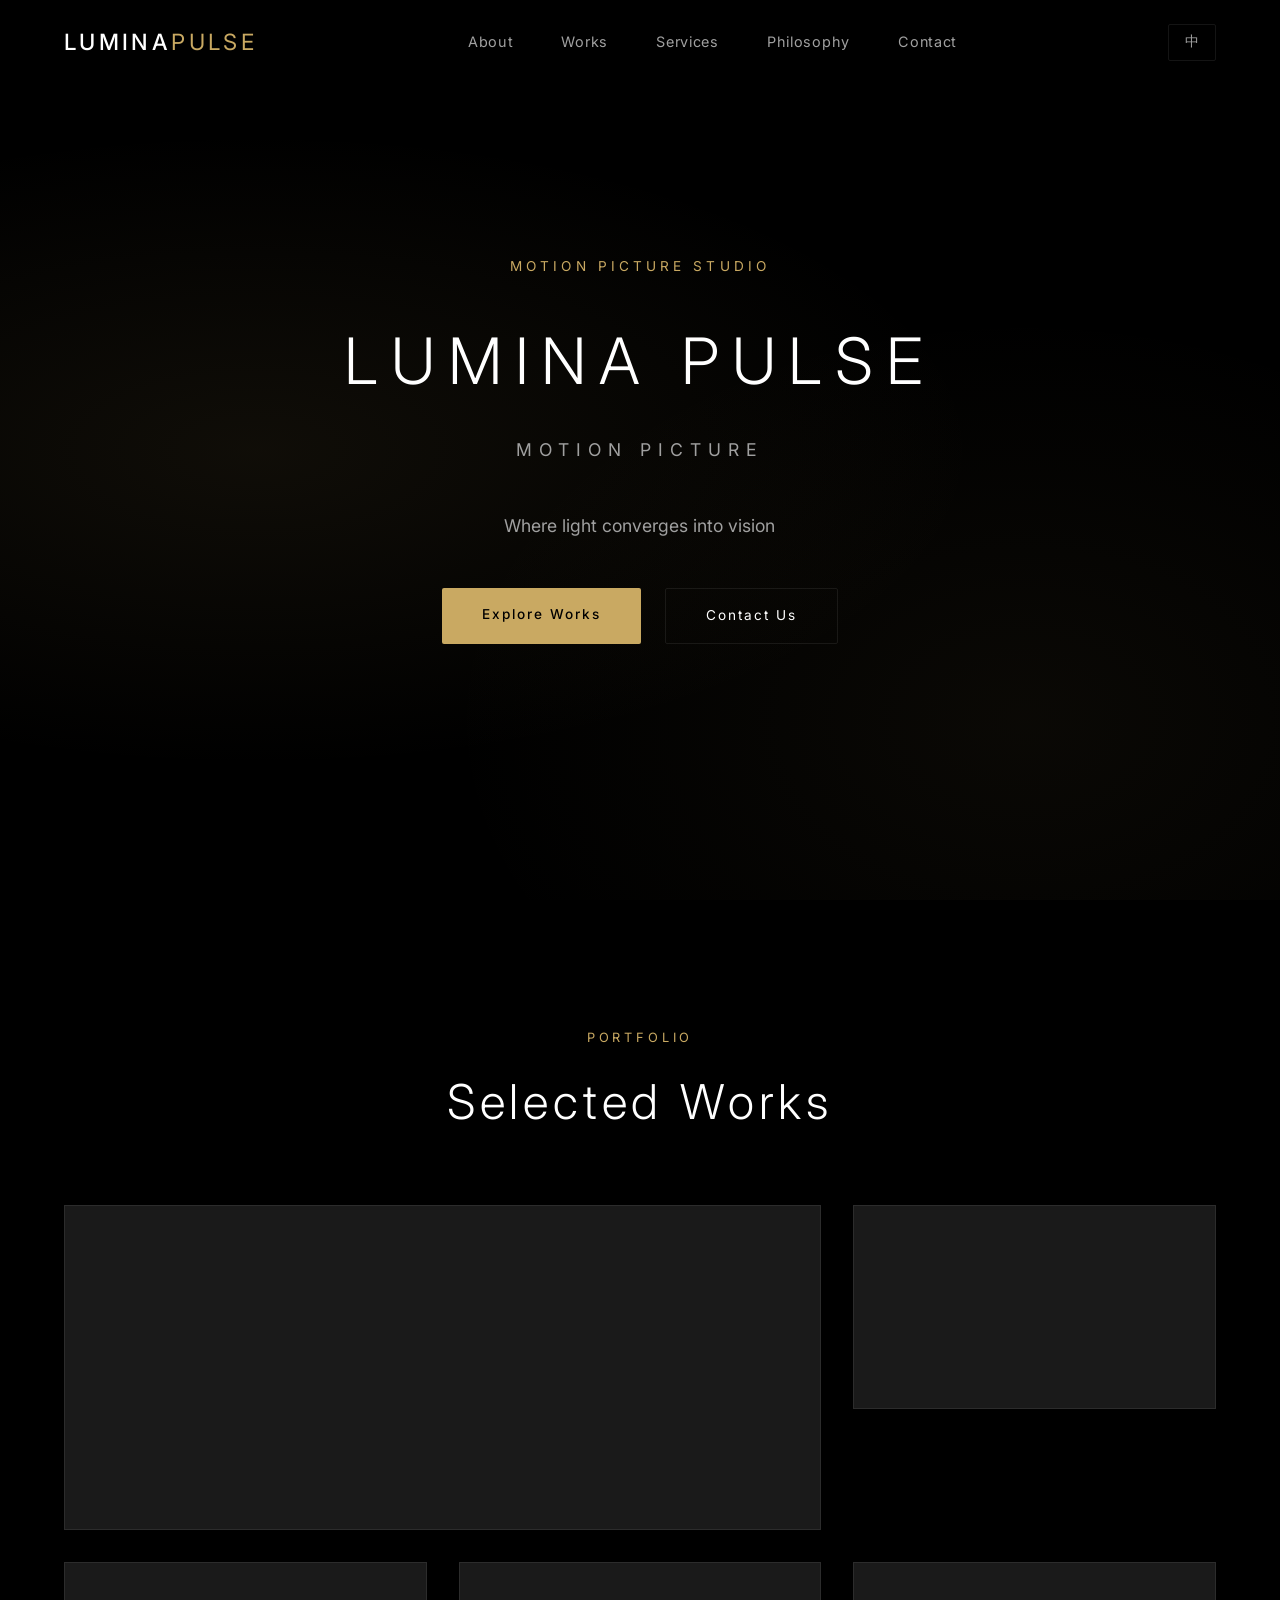
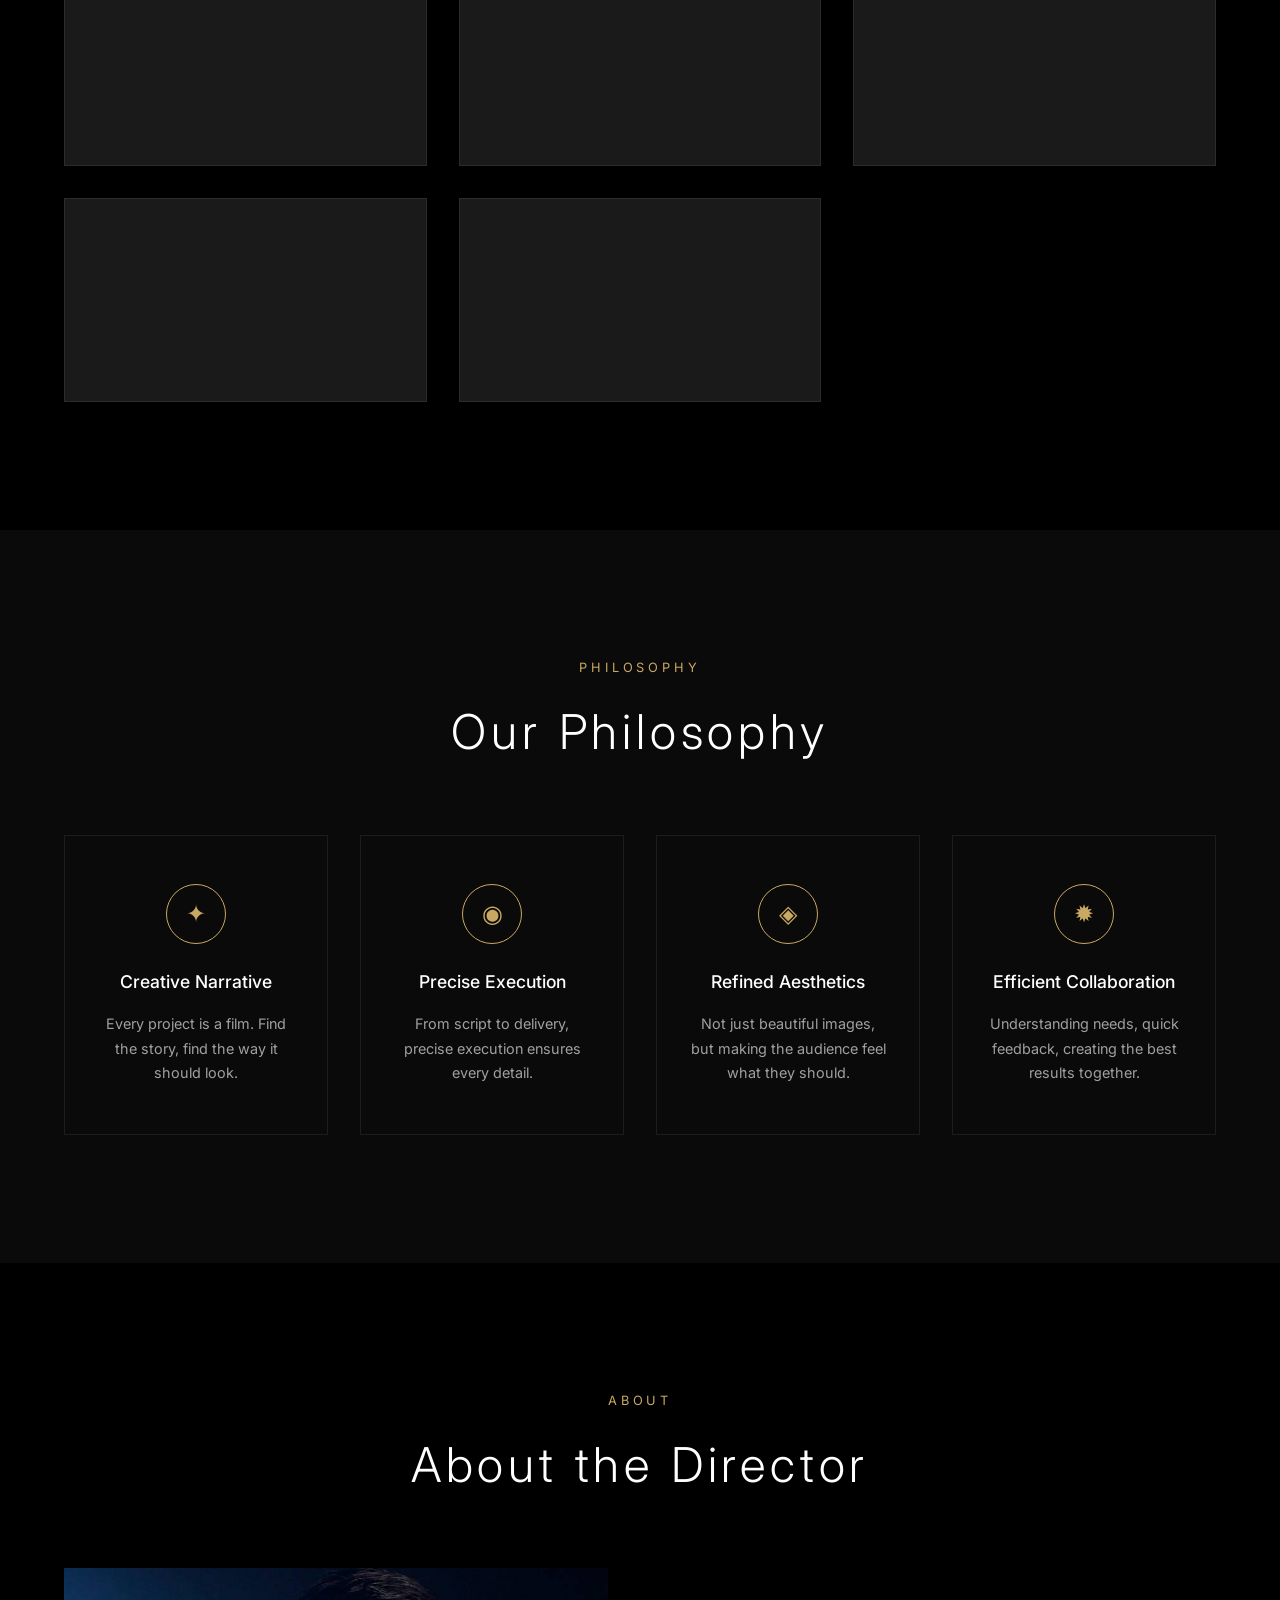
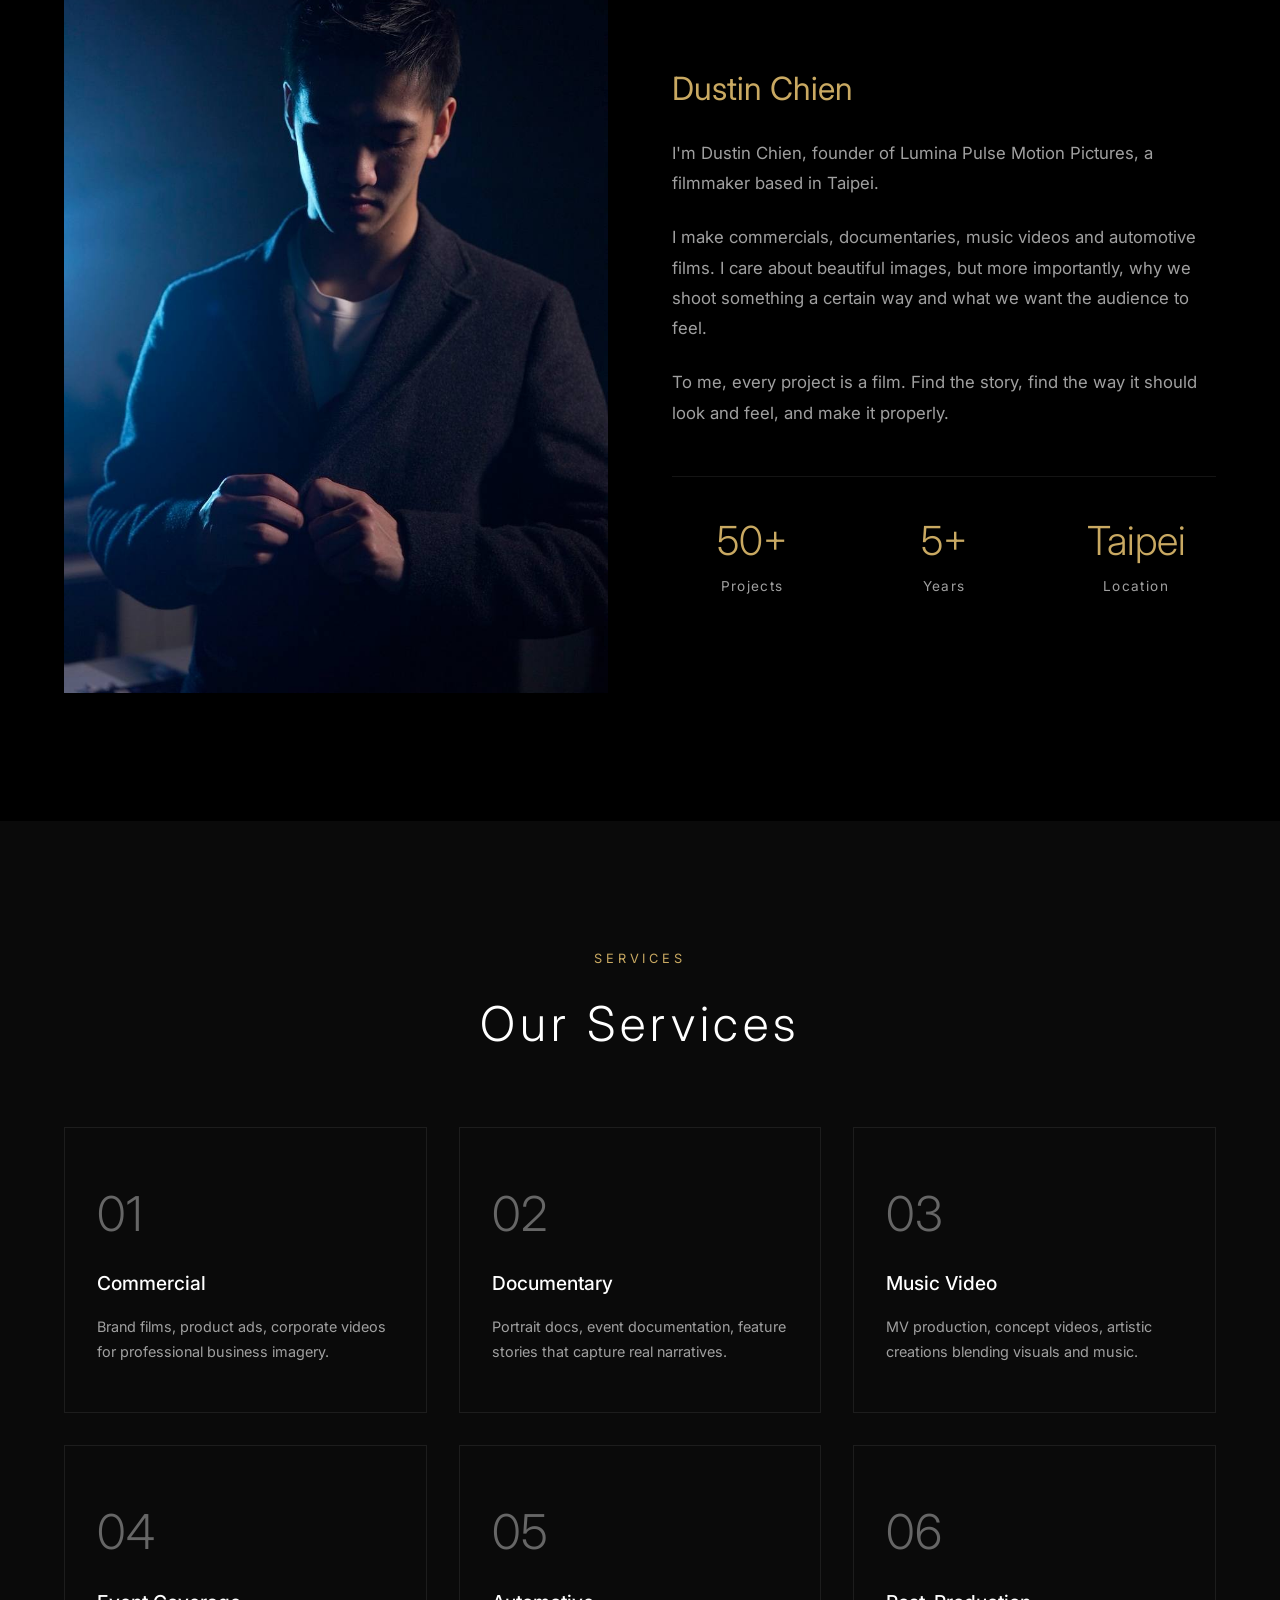
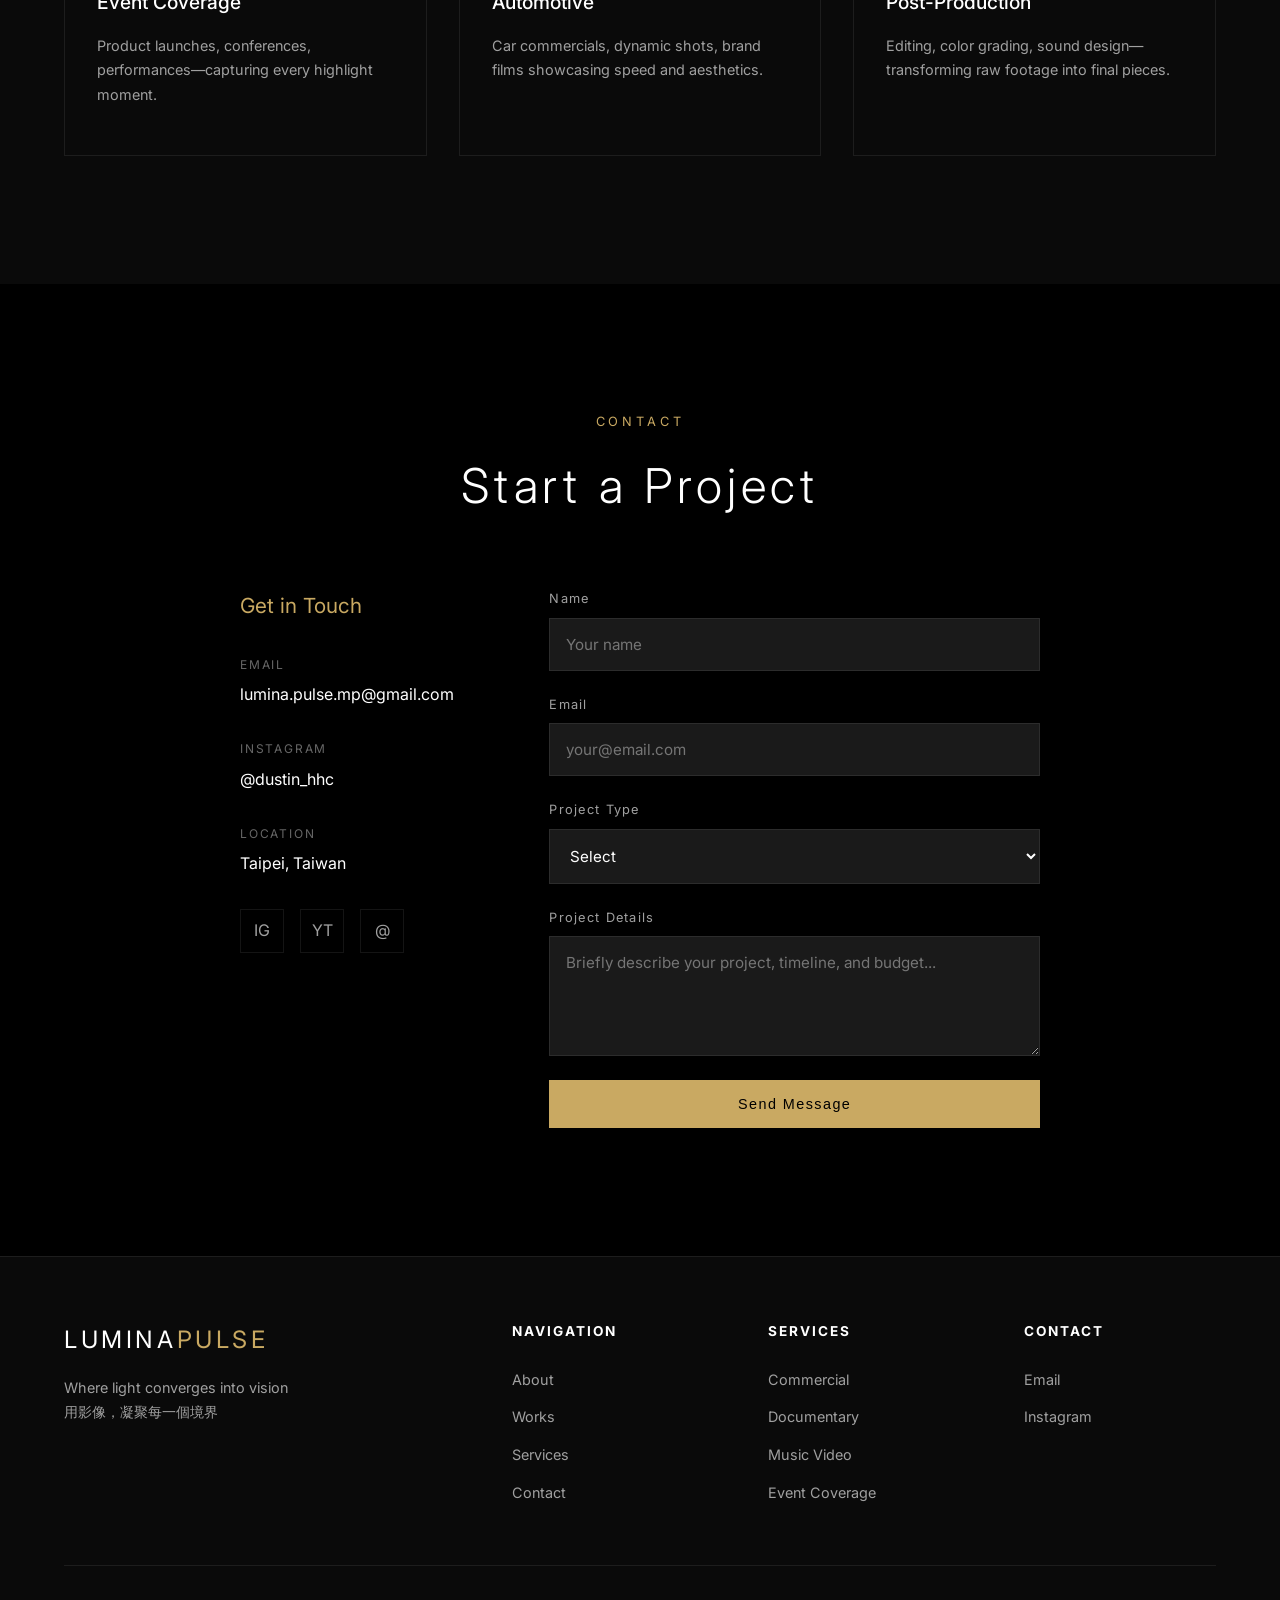
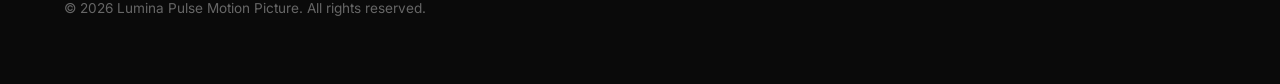
==== commit 56dc0438: "feat(works): add Work 7 - new video (youtu.be/wBbHff_2FFY) to portfolio" ====
--- a/en/index.html
+++ b/en/index.html
@@ -148,6 +148,23 @@
         <div class="portfolio-card-overlay">
           <p class="portfolio-card-tag">Brand Film</p>
           <h3 class="portfolio-card-title">Brand Film</h3>
+          <p class="portfolio-card-arrow">Learn More →</p>
+        </div>
+      </div>
+      
+      <!-- Work 7 -->
+      <div class="portfolio-card">
+        <iframe 
+          src="https://www.youtube.com/embed/wBbHff_2FFY" 
+          title="New Work"
+          style="width: 100%; height: 100%; border: none;"
+          allow="accelerometer; autoplay; clipboard-write; encrypted-media; gyroscope; picture-in-picture; web-share; fullscreen"
+          allowfullscreen
+          referrerpolicy="strict-origin-when-cross-origin">
+        </iframe>
+        <div class="portfolio-card-overlay">
+          <p class="portfolio-card-tag">New Work</p>
+          <h3 class="portfolio-card-title">New Work</h3>
           <p class="portfolio-card-arrow">Learn More →</p>
         </div>
       </div>
--- a/css/style.css
+++ b/css/style.css
@@ -318,12 +318,14 @@
   transform: scale(1.05);
 }
 
-/* Ensure iframe fills the card properly */
+/* Ensure iframe fills the card properly and stays above overlay */
 .portfolio-card iframe {
   width: 100%;
   height: 100%;
   border: none;
   display: block;
+  position: relative;
+  z-index: 2;
 }
 
 .portfolio-card-overlay {
@@ -331,23 +333,21 @@
   bottom: 0;
   left: 0;
   right: 0;
-  height: 50%;
-  padding: 2rem;
-  background: linear-gradient(to top, rgba(0,0,0,0.95) 0%, rgba(0,0,0,0.5) 50%, transparent 100%);
+  height: auto;
+  padding: 1rem 2rem;
+  background: rgba(0,0,0,0.9);
   transform: translateY(100%);
   opacity: 0;
   transition: all 0.4s ease;
   pointer-events: none;
-  z-index: 2;
-  display: flex;
-  flex-direction: column;
-  justify-content: flex-end;
+  z-index: 1;
 }
 
 .portfolio-card:hover .portfolio-card-overlay {
   transform: translateY(0);
   opacity: 1;
   pointer-events: auto;
+  z-index: 3;
 }
 
 .portfolio-card-tag {
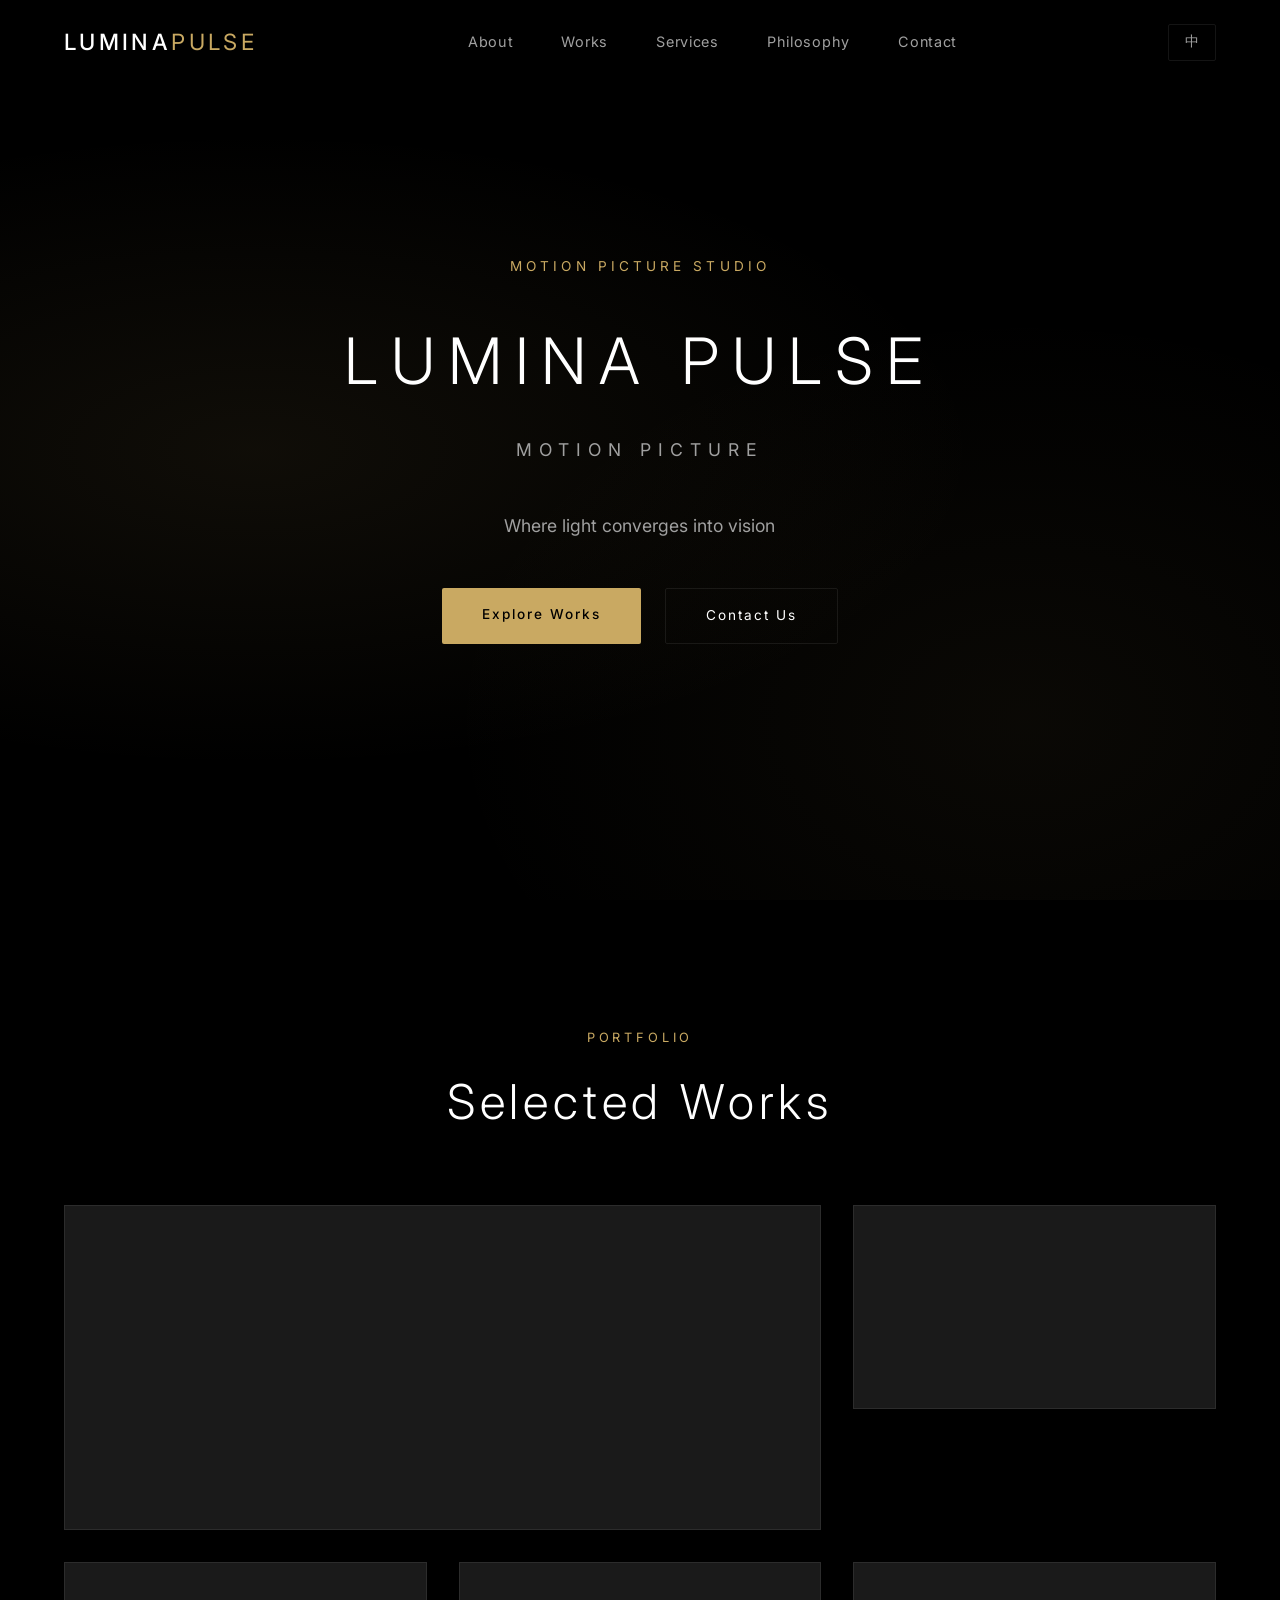
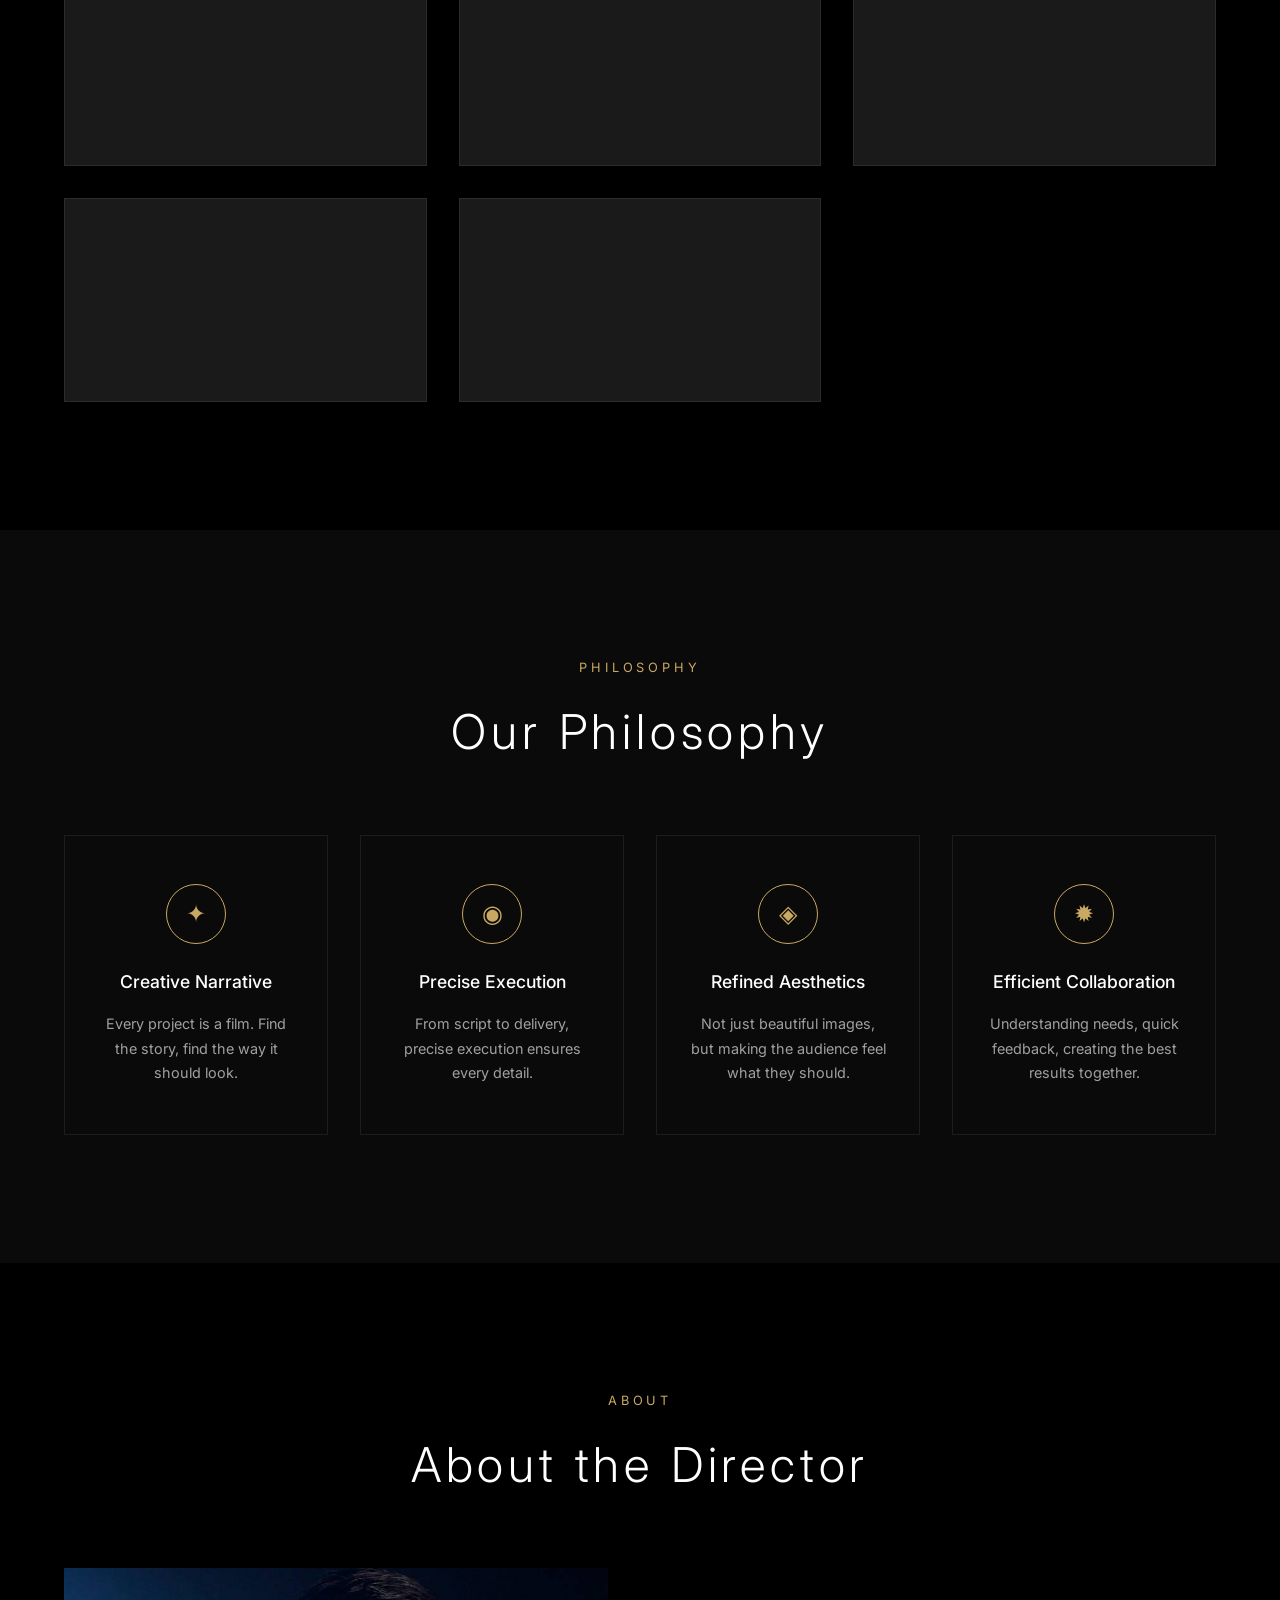
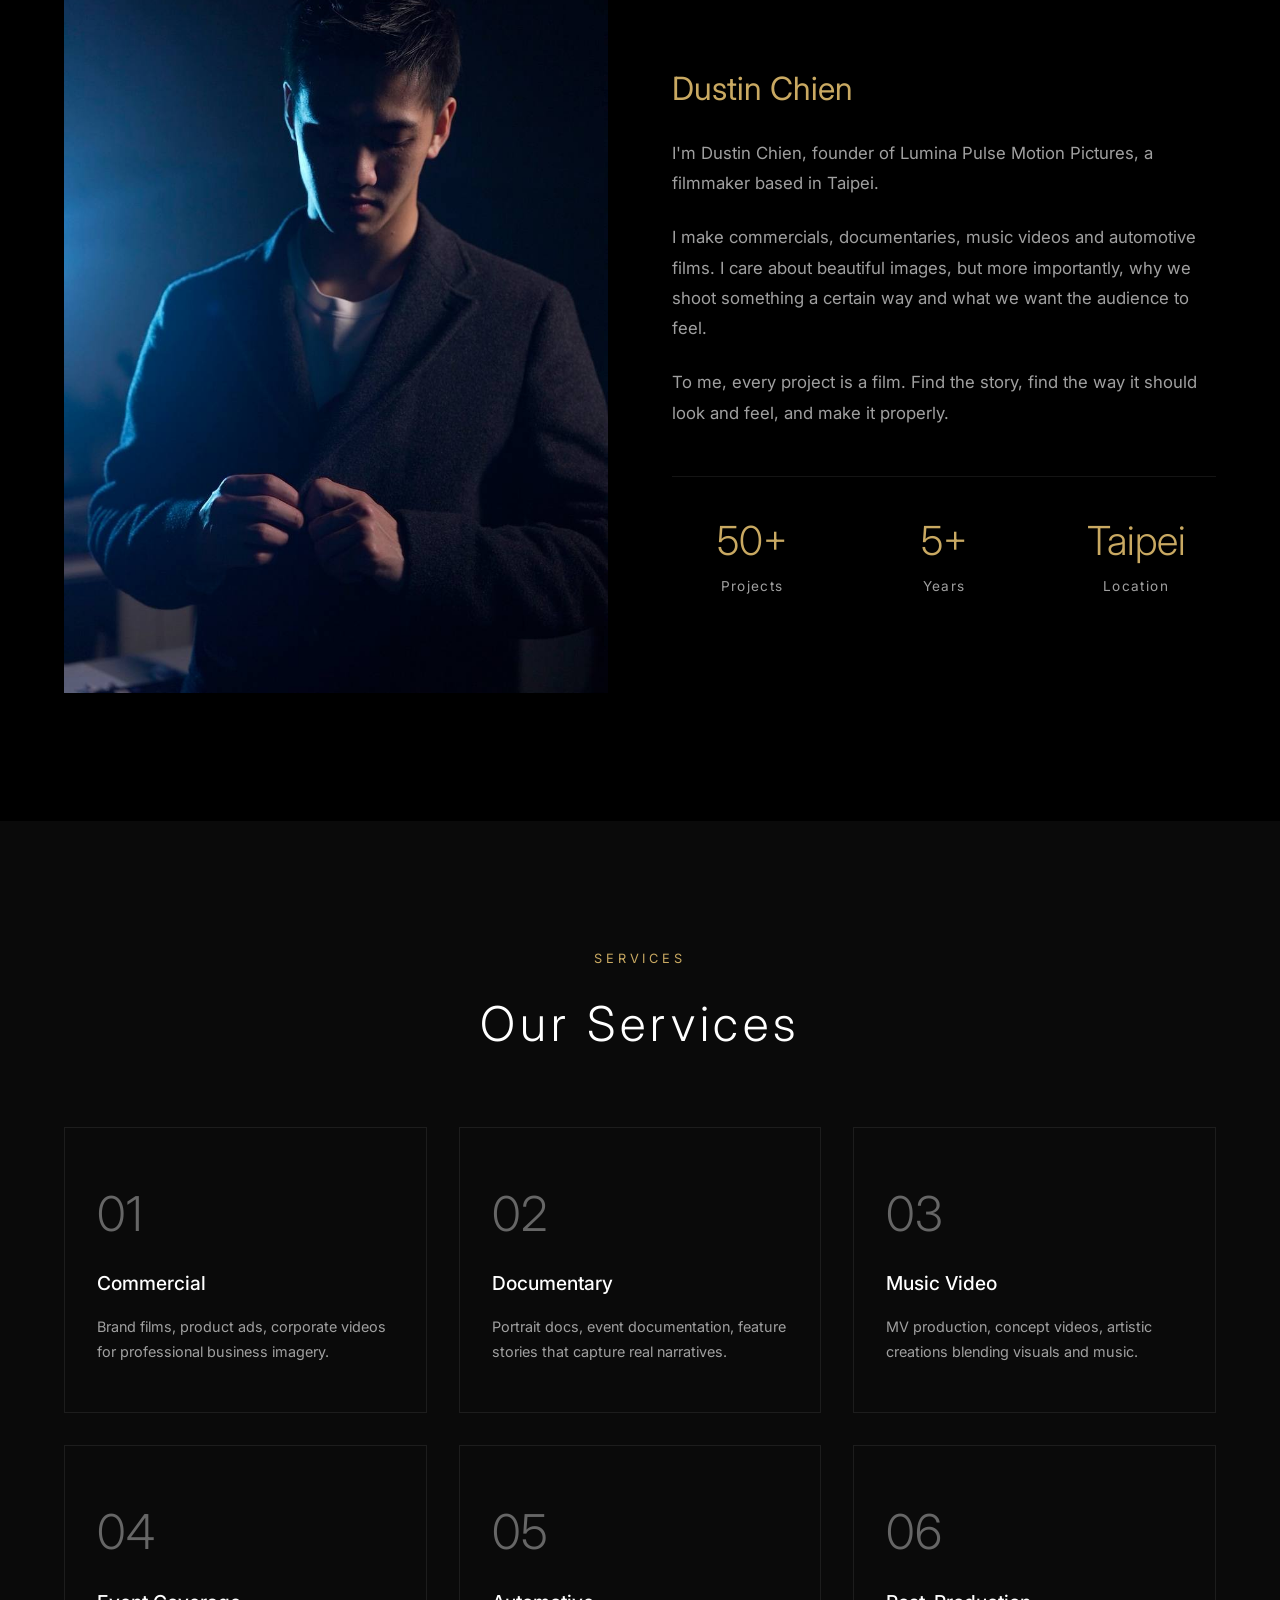
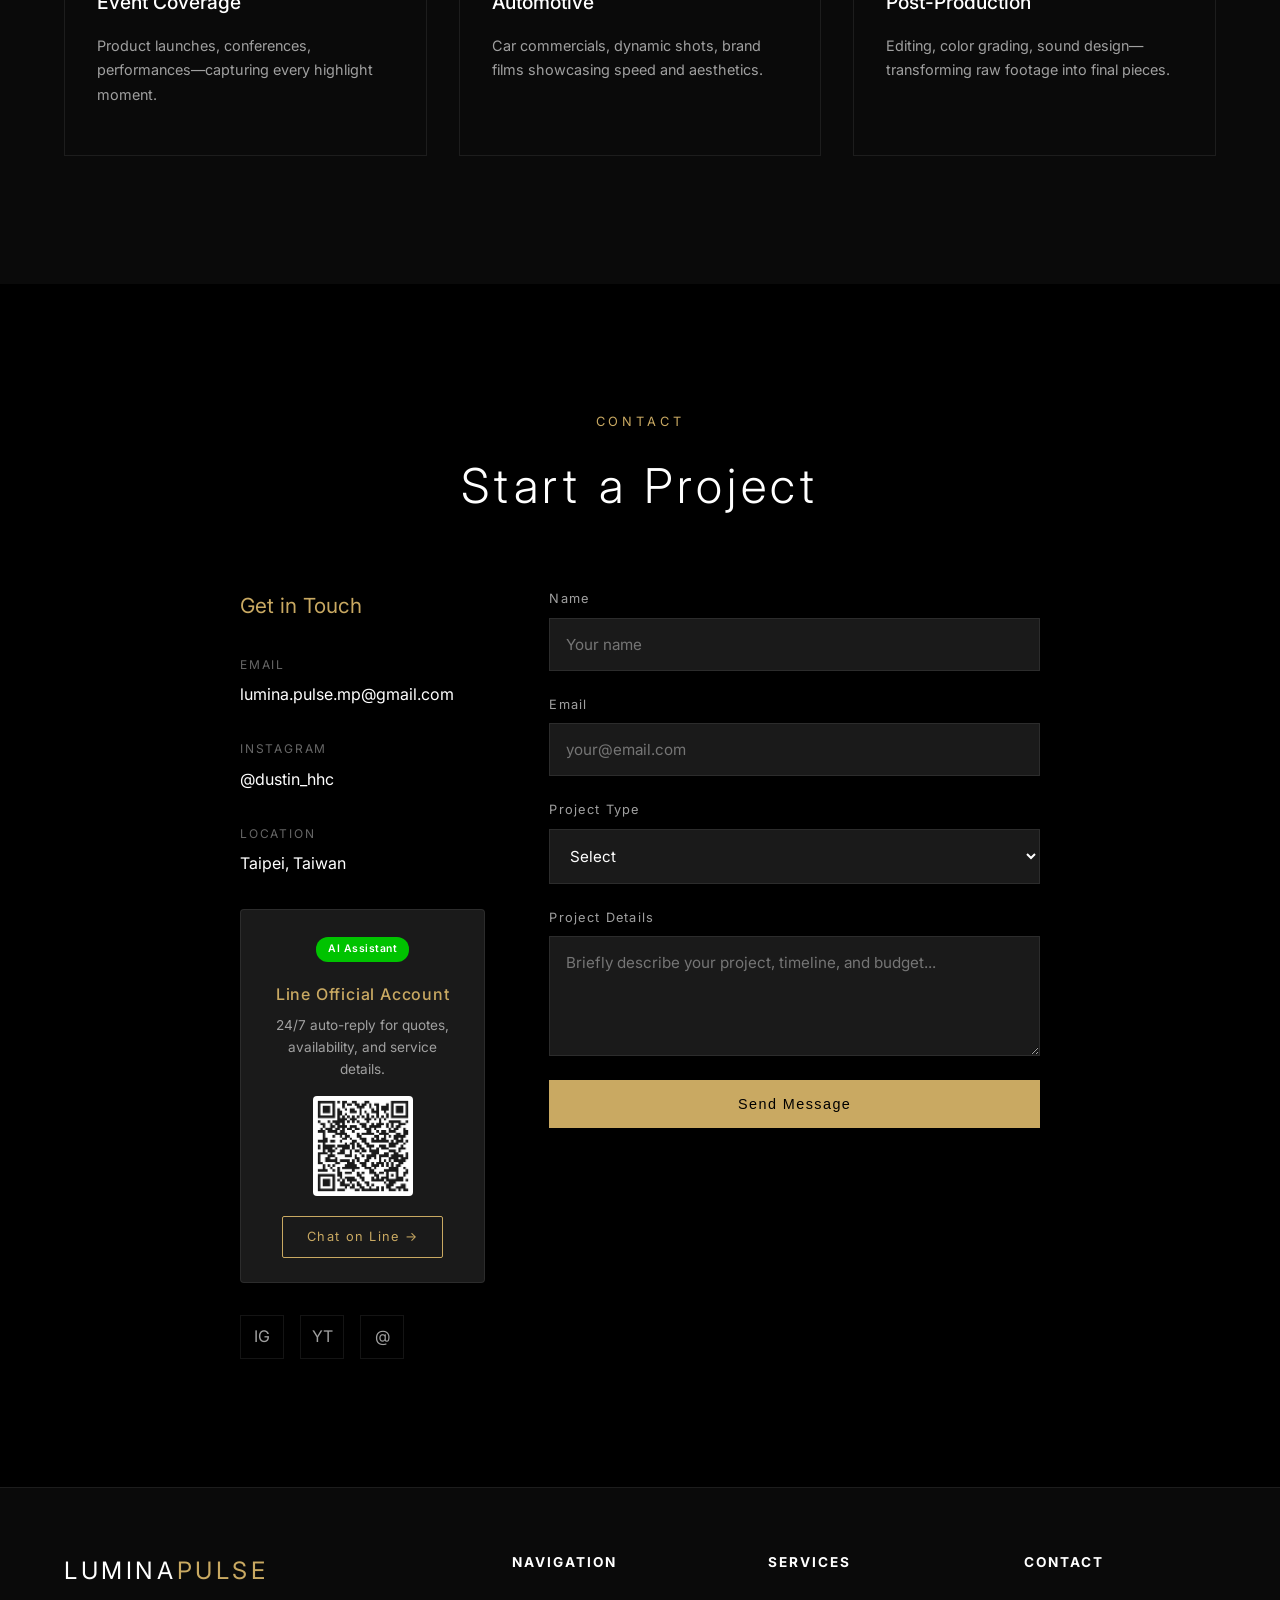
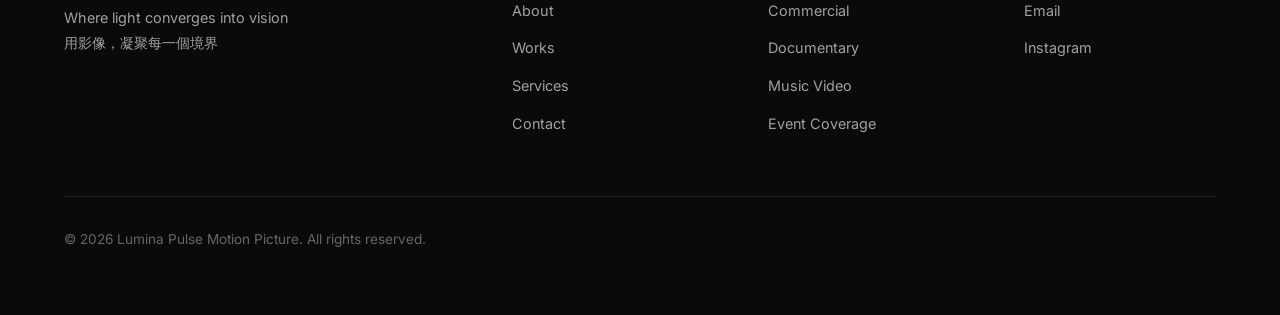
==== commit fec93521: "feat: Contact 頁面新增 Line 智能客服入口 - 中文版 & 英文版 Contact 頁面新增 .contact-line-card 卡片 - 包含 QR code、Line 官方帳號" ====
--- a/en/index.html
+++ b/en/index.html
@@ -28,8 +28,12 @@
     <a href="../" class="lang-switch">中</a>
   </nav>
 
-  <!-- Hero Section -->
+  <!-- Hero Section with Video Background -->
   <section class="hero-v2">
+    <video class="hero-video-bg" autoplay muted loop playsinline preload="auto">
+      <source src="../assets/video/hero-bg.mp4" type="video/mp4">
+    </video>
+    <div class="hero-video-overlay"></div>
     <div class="hero-v2-content">
       <p class="hero-v2-tag">Motion Picture Studio</p>
       <h1 style="font-size: clamp(2rem, 5vw, 4rem); letter-spacing: 0.2em;">LUMINA PULSE</h1>
@@ -312,6 +316,16 @@
             <span>Taipei, Taiwan</span>
           </div>
           
+          <div class="contact-line-card">
+            <div class="contact-line-badge">AI Assistant</div>
+            <h4>Line Official Account</h4>
+            <p>24/7 auto-reply for quotes, availability, and service details.</p>
+            <div class="contact-line-qr">
+              <img src="../images/line-qr-code.png" alt="Line QR Code">
+            </div>
+            <a href="https://line.me/R/ti/p/@311sshur" target="_blank" class="contact-line-btn">Chat on Line →</a>
+          </div>
+          
           <div class="contact-social">
             <a href="https://instagram.com/dustin_hhc" target="_blank" title="Instagram">IG</a>
             <a href="#" target="_blank" title="YouTube">YT</a>
--- a/css/style.css
+++ b/css/style.css
@@ -136,6 +136,28 @@
   overflow: hidden;
 }
 
+/* Video Background */
+.hero-video-bg {
+  position: absolute;
+  top: 0;
+  left: 0;
+  width: 100%;
+  height: 100%;
+  object-fit: cover;
+  z-index: 0;
+  opacity: 0.8;
+}
+
+.hero-video-overlay {
+  position: absolute;
+  top: 0;
+  left: 0;
+  right: 0;
+  bottom: 0;
+  background: linear-gradient(to bottom, rgba(0,0,0,0.2) 0%, rgba(0,0,0,0.4) 100%);
+  z-index: 1;
+}
+
 .hero-v2::before {
   content: '';
   position: absolute;
@@ -147,6 +169,7 @@
     radial-gradient(ellipse at 20% 50%, rgba(201, 169, 98, 0.08) 0%, transparent 50%),
     radial-gradient(ellipse at 80% 80%, rgba(201, 169, 98, 0.05) 0%, transparent 40%);
   animation: pulseGlow 8s ease-in-out infinite;
+  z-index: 2;
 }
 
 @keyframes pulseGlow {
@@ -156,7 +179,7 @@
 
 .hero-v2-content {
   position: relative;
-  z-index: 2;
+  z-index: 3;
   max-width: 900px;
 }
 
@@ -318,36 +341,57 @@
   transform: scale(1.05);
 }
 
-/* Ensure iframe fills the card properly and stays above overlay */
+/* Ensure iframe fills the card properly - NO OVERLAY COVERAGE */
 .portfolio-card iframe {
   width: 100%;
   height: 100%;
   border: none;
   display: block;
-  position: relative;
-  z-index: 2;
-}
-
+  position: absolute;
+  top: 0;
+  left: 0;
+  z-index: 1;
+}
+
+/* Overlay only shows a small label at top, NEVER covers controls */
 .portfolio-card-overlay {
   position: absolute;
-  bottom: 0;
-  left: 0;
-  right: 0;
+  top: 1rem;
+  left: 1rem;
+  right: auto;
+  bottom: auto;
+  width: auto;
+  max-width: 80%;
   height: auto;
-  padding: 1rem 2rem;
-  background: rgba(0,0,0,0.9);
-  transform: translateY(100%);
+  padding: 0.6rem 1rem;
+  background: rgba(0,0,0,0.85);
+  border-radius: 4px;
+  transform: translateY(-10px);
   opacity: 0;
-  transition: all 0.4s ease;
+  transition: all 0.3s ease;
   pointer-events: none;
-  z-index: 1;
+  z-index: 2;
+  display: block;
 }
 
 .portfolio-card:hover .portfolio-card-overlay {
   transform: translateY(0);
   opacity: 1;
-  pointer-events: auto;
-  z-index: 3;
+}
+
+/* Compact text styles */
+.portfolio-card-overlay .portfolio-card-tag {
+  font-size: 0.65rem;
+  margin-bottom: 0.2rem;
+}
+
+.portfolio-card-overlay .portfolio-card-title {
+  font-size: 0.9rem;
+  margin-bottom: 0;
+}
+
+.portfolio-card-overlay .portfolio-card-arrow {
+  display: none;
 }
 
 .portfolio-card-tag {
@@ -801,6 +845,81 @@
   transform: translateY(0);
 }
 
+/* ========== LINE SERVICE CARD ========== */
+.contact-line-card {
+  background: var(--bg-card);
+  border: 1px solid var(--border);
+  border-radius: 4px;
+  padding: 1.5rem;
+  margin-top: 2rem;
+  text-align: center;
+  transition: all 0.4s ease;
+}
+
+.contact-line-card:hover {
+  border-color: var(--accent);
+  transform: translateY(-4px);
+}
+
+.contact-line-badge {
+  display: inline-block;
+  background: #00c300;
+  color: #fff;
+  font-size: 0.65rem;
+  font-weight: 600;
+  padding: 0.25rem 0.75rem;
+  border-radius: 12px;
+  margin-bottom: 0.75rem;
+  letter-spacing: 0.05em;
+}
+
+.contact-line-card h4 {
+  color: var(--accent);
+  font-size: 1rem;
+  margin: 0.5rem 0 0.5rem;
+  font-weight: 500;
+  letter-spacing: 0.05em;
+}
+
+.contact-line-card p {
+  color: var(--text-secondary);
+  font-size: 0.85rem;
+  line-height: 1.6;
+  margin-bottom: 1rem;
+}
+
+.contact-line-qr {
+  width: 100px;
+  height: 100px;
+  margin: 0.5rem auto;
+  border-radius: 4px;
+  overflow: hidden;
+}
+
+.contact-line-qr img {
+  width: 100%;
+  height: 100%;
+  object-fit: contain;
+}
+
+.contact-line-btn {
+  display: inline-block;
+  margin-top: 0.75rem;
+  padding: 0.6rem 1.5rem;
+  border: 1px solid var(--accent);
+  color: var(--accent);
+  font-size: 0.8rem;
+  letter-spacing: 0.1em;
+  text-decoration: none;
+  border-radius: 2px;
+  transition: all 0.3s ease;
+}
+
+.contact-line-btn:hover {
+  background: var(--accent);
+  color: var(--bg-primary);
+}
+
 /* ========== RESPONSIVE ========== */
 @media (max-width: 1024px) {
   .nav {
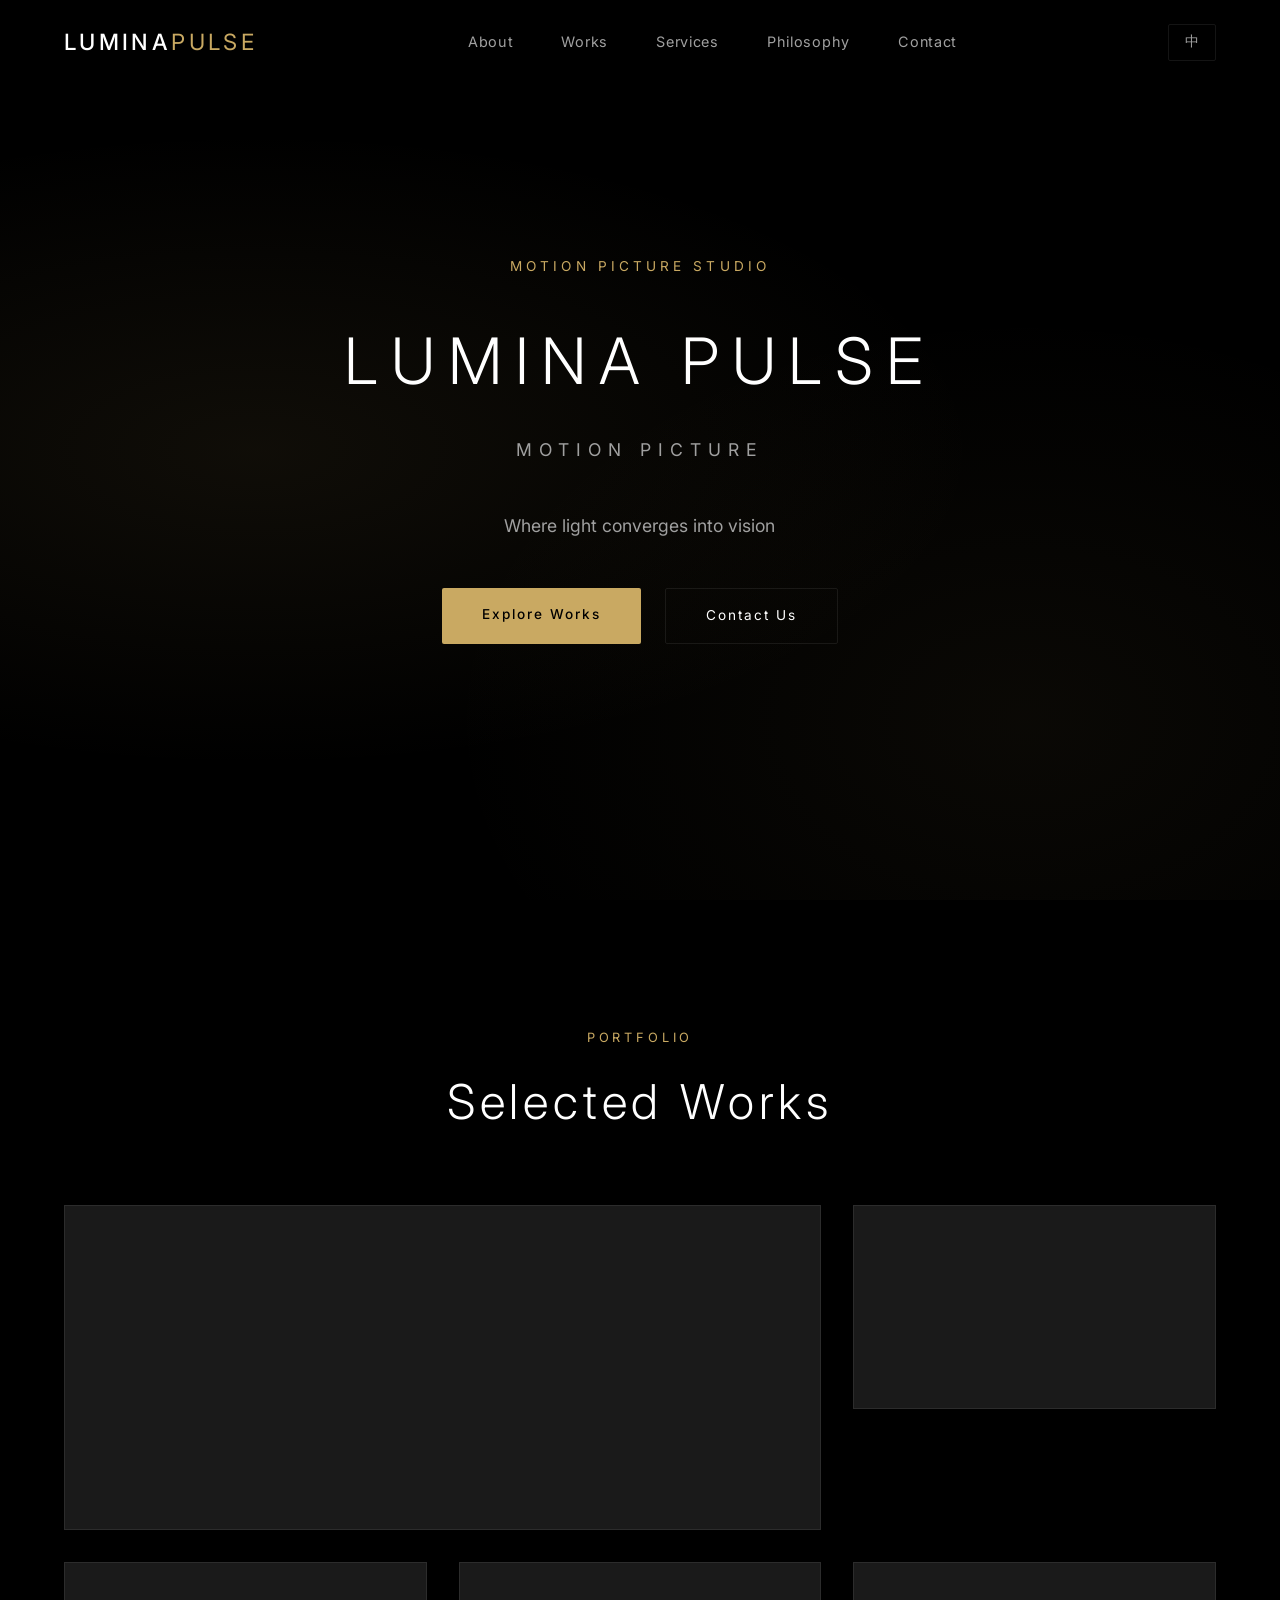
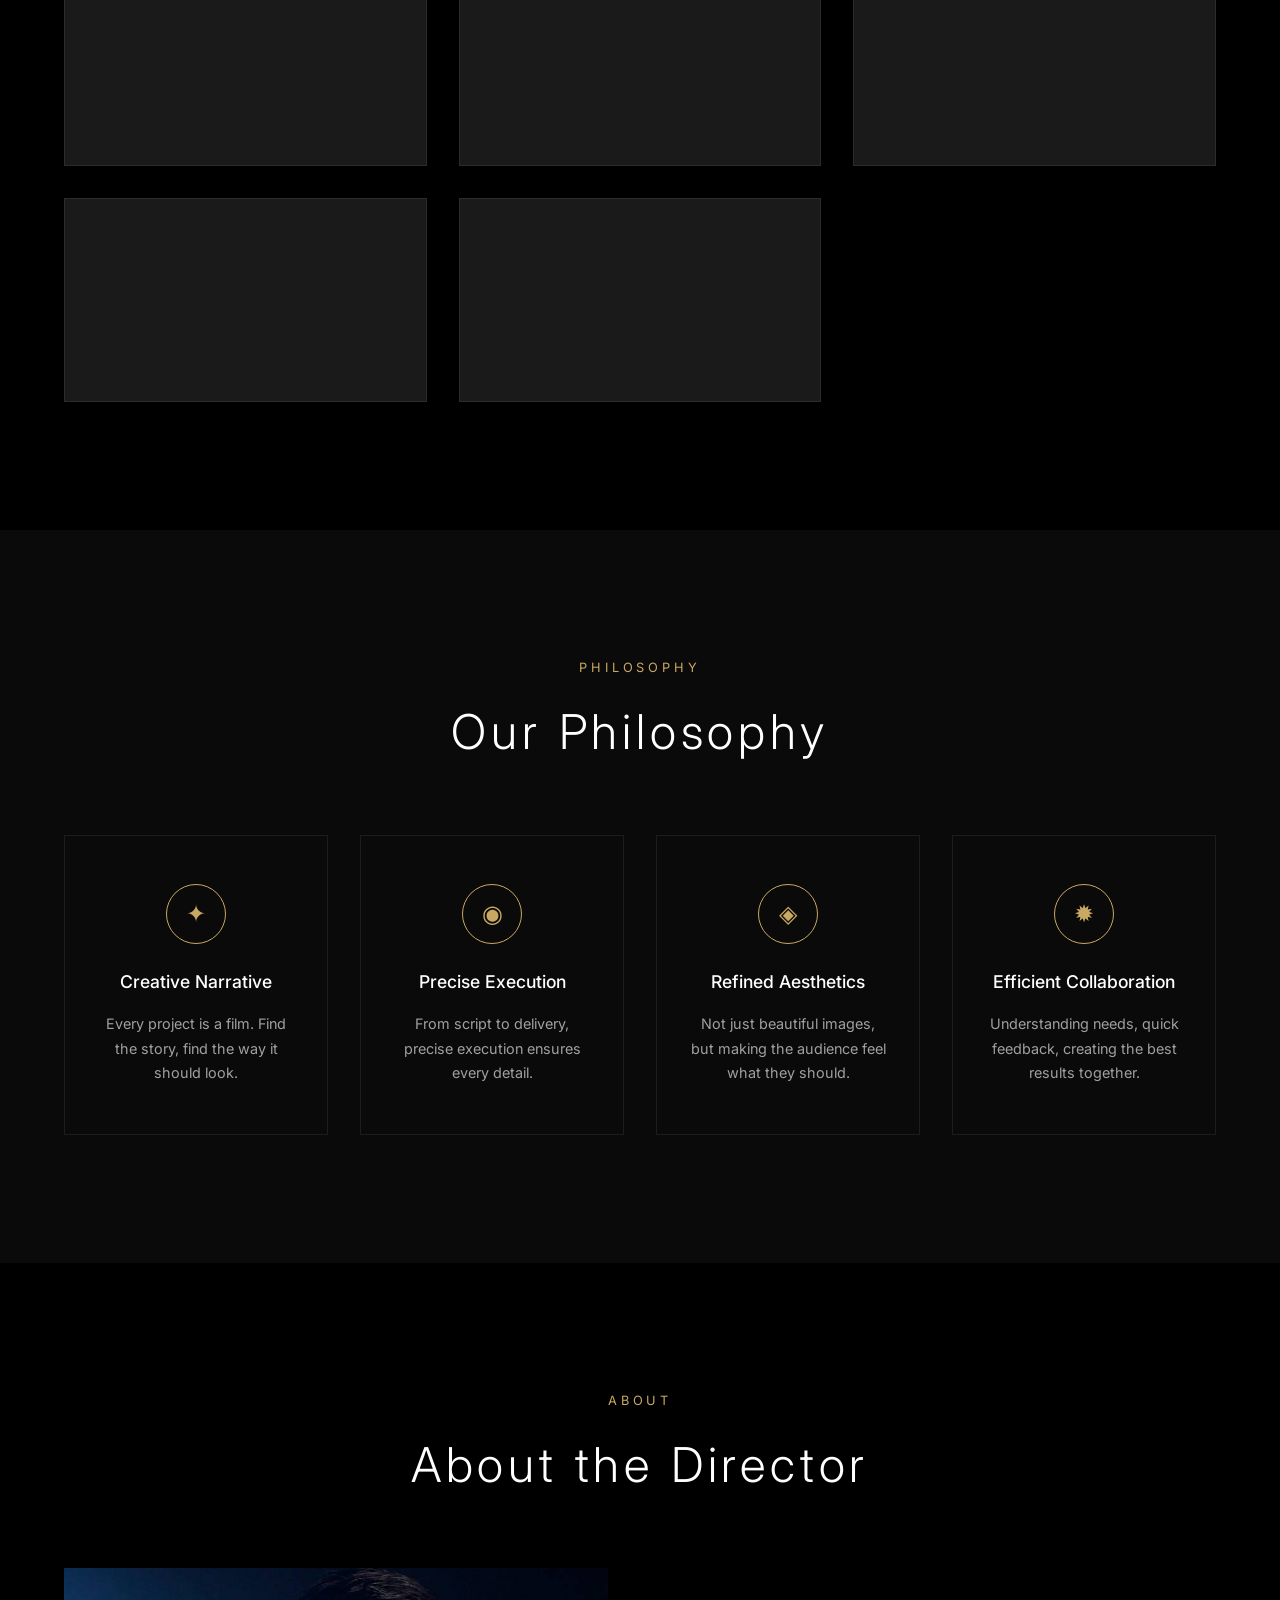
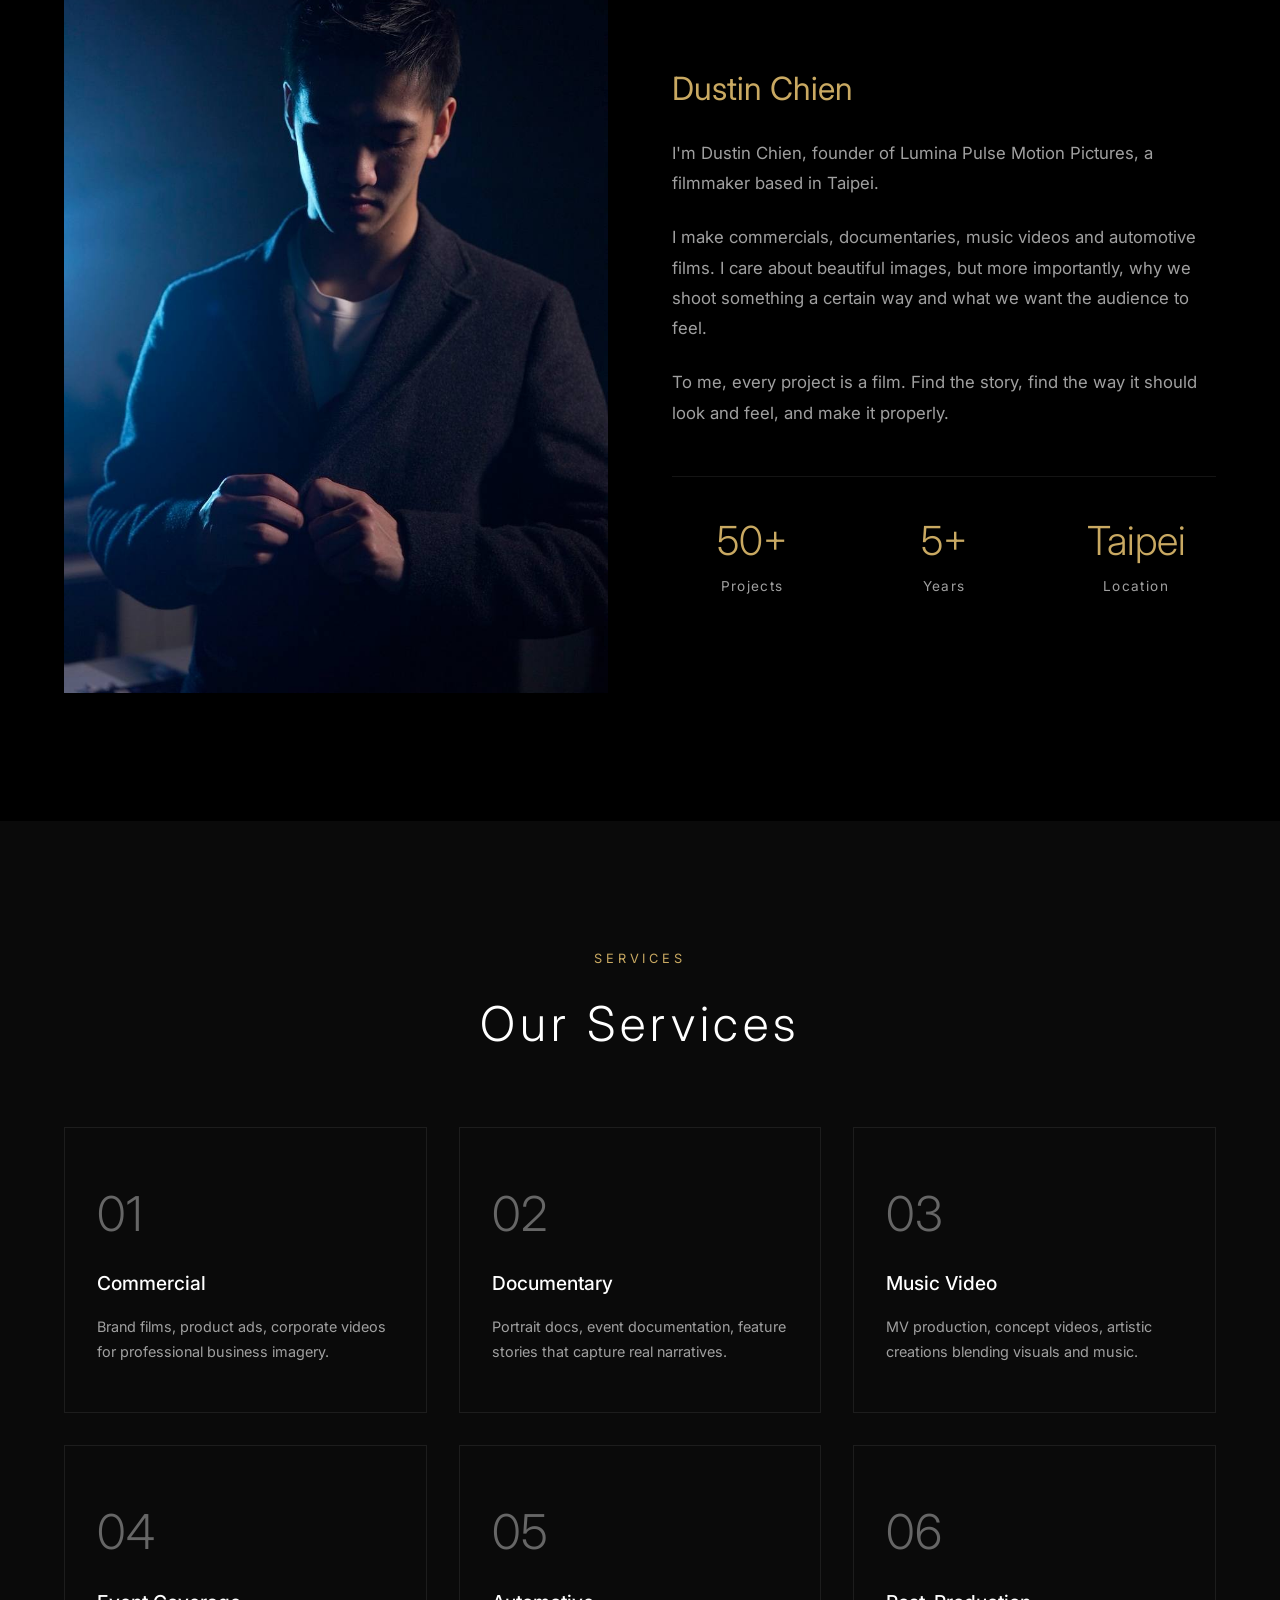
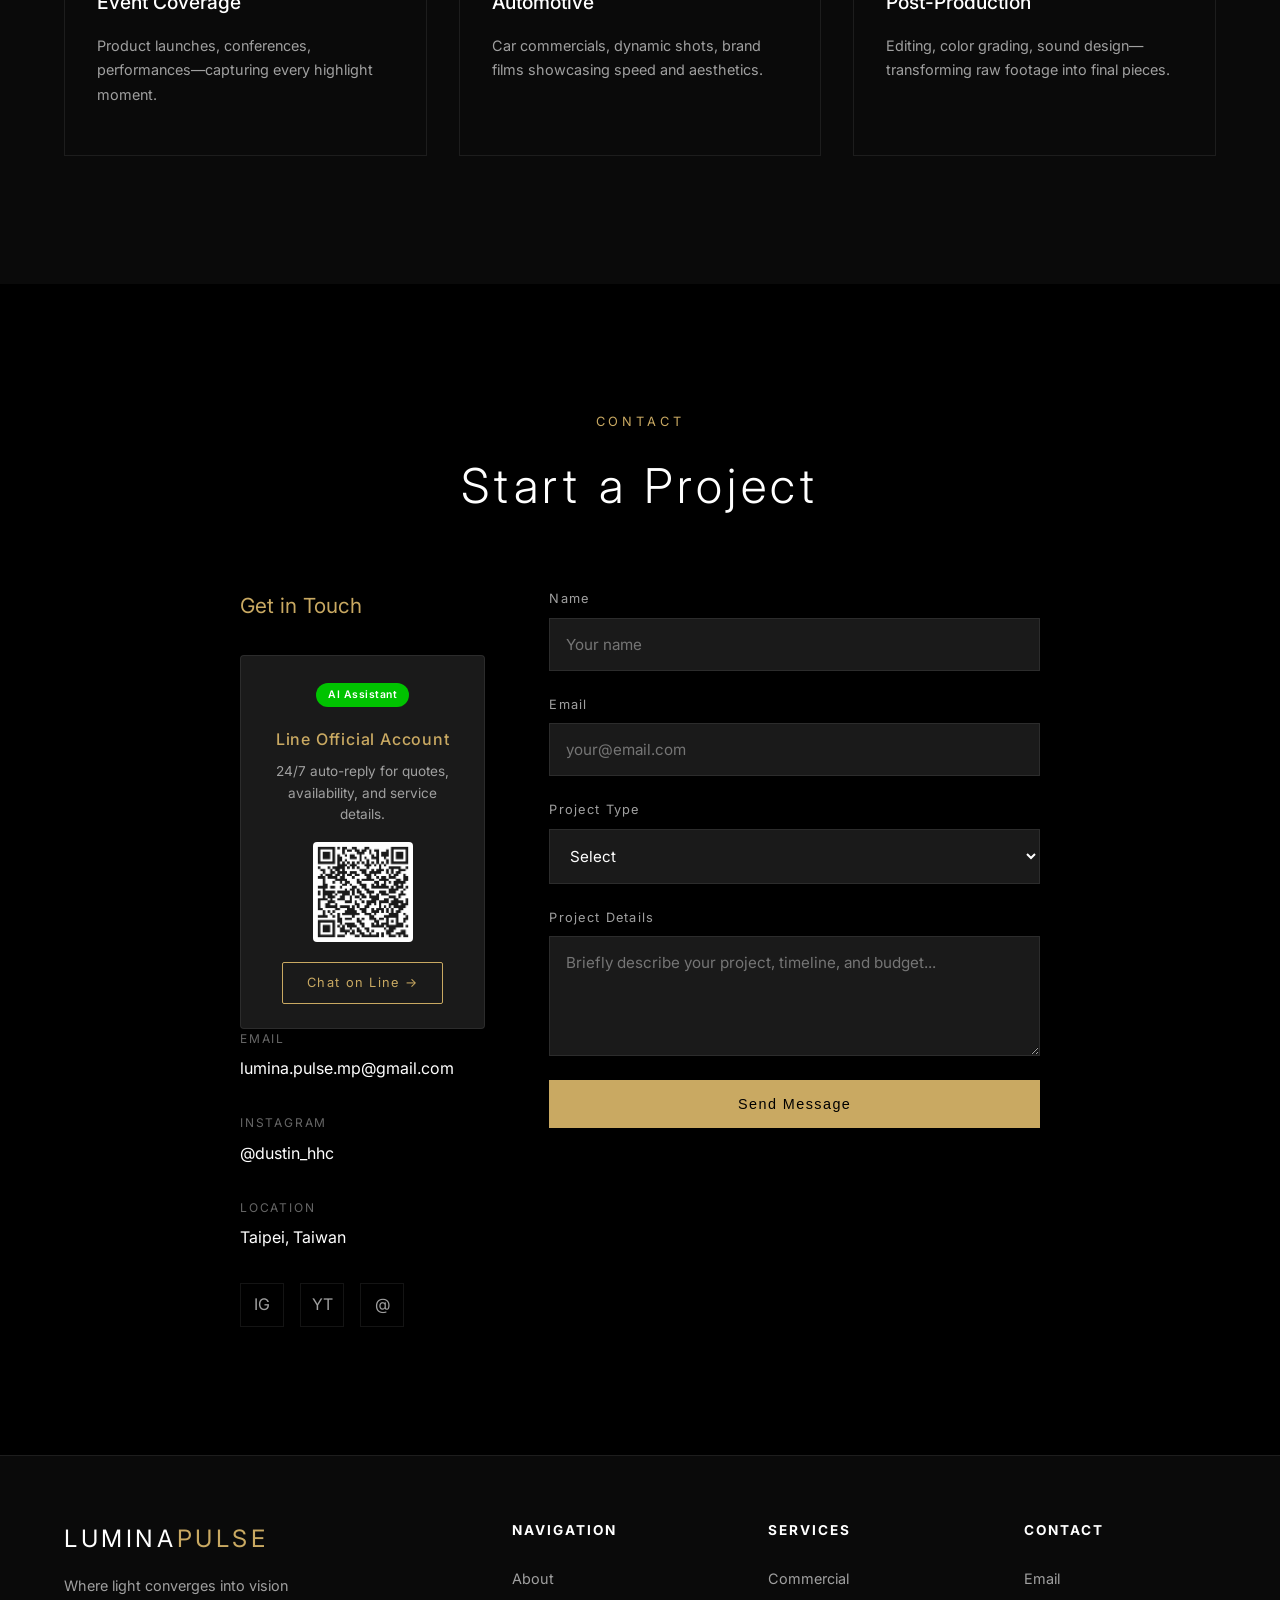
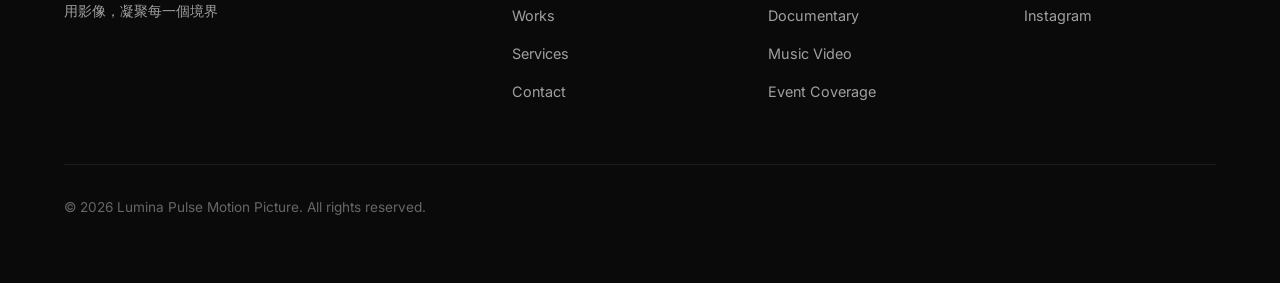
==== commit 3fead52c: "ui: move Line smart service card to top of contact info" ====
--- a/en/index.html
+++ b/en/index.html
@@ -303,18 +303,6 @@
       <div class="contact-v2-grid">
         <div class="contact-v2-info">
           <h3>Get in Touch</h3>
-          <div class="contact-v2-item">
-            <label>Email</label>
-            <a href="mailto:lumina.pulse.mp@gmail.com">lumina.pulse.mp@gmail.com</a>
-          </div>
-          <div class="contact-v2-item">
-            <label>Instagram</label>
-            <a href="https://instagram.com/dustin_hhc" target="_blank">@dustin_hhc</a>
-          </div>
-          <div class="contact-v2-item">
-            <label>Location</label>
-            <span>Taipei, Taiwan</span>
-          </div>
           
           <div class="contact-line-card">
             <div class="contact-line-badge">AI Assistant</div>
@@ -324,6 +312,19 @@
               <img src="../images/line-qr-code.png" alt="Line QR Code">
             </div>
             <a href="https://line.me/R/ti/p/@311sshur" target="_blank" class="contact-line-btn">Chat on Line →</a>
+          </div>
+          
+          <div class="contact-v2-item">
+            <label>Email</label>
+            <a href="mailto:lumina.pulse.mp@gmail.com">lumina.pulse.mp@gmail.com</a>
+          </div>
+          <div class="contact-v2-item">
+            <label>Instagram</label>
+            <a href="https://instagram.com/dustin_hhc" target="_blank">@dustin_hhc</a>
+          </div>
+          <div class="contact-v2-item">
+            <label>Location</label>
+            <span>Taipei, Taiwan</span>
           </div>
           
           <div class="contact-social">
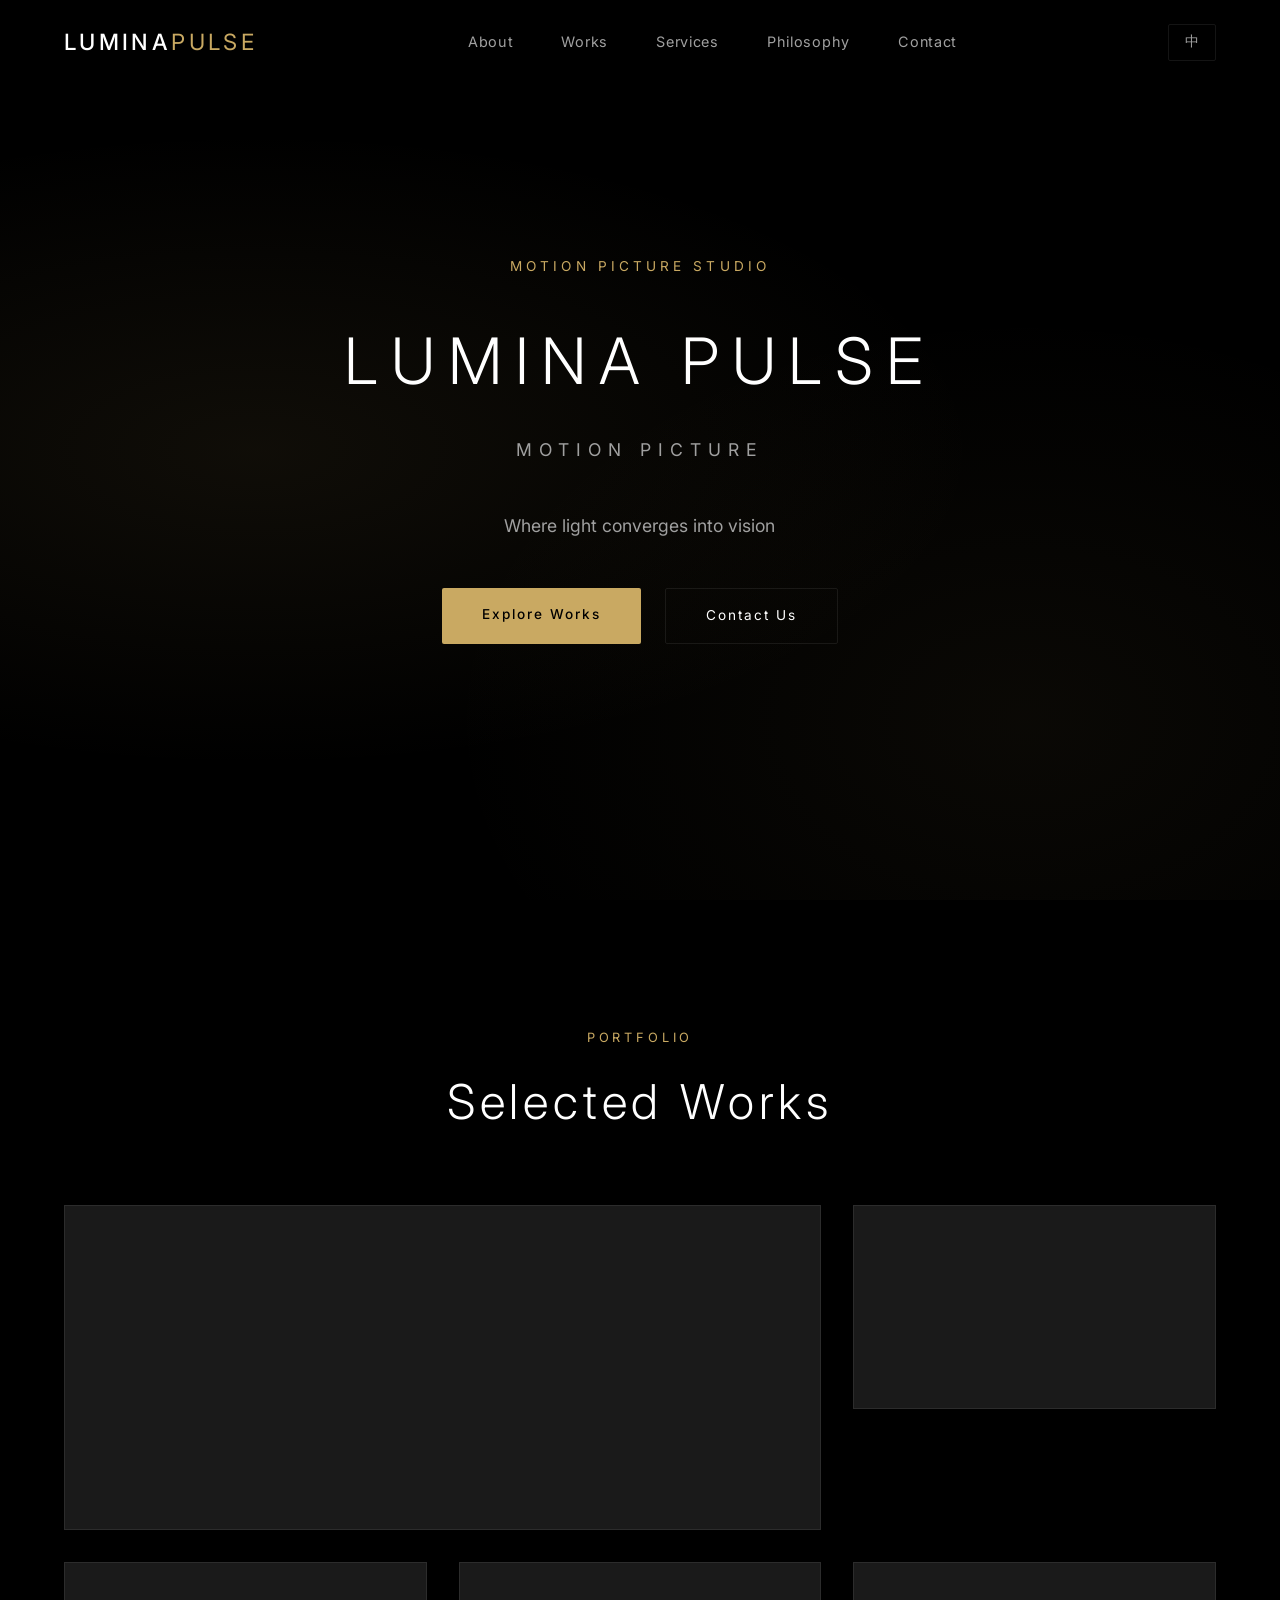
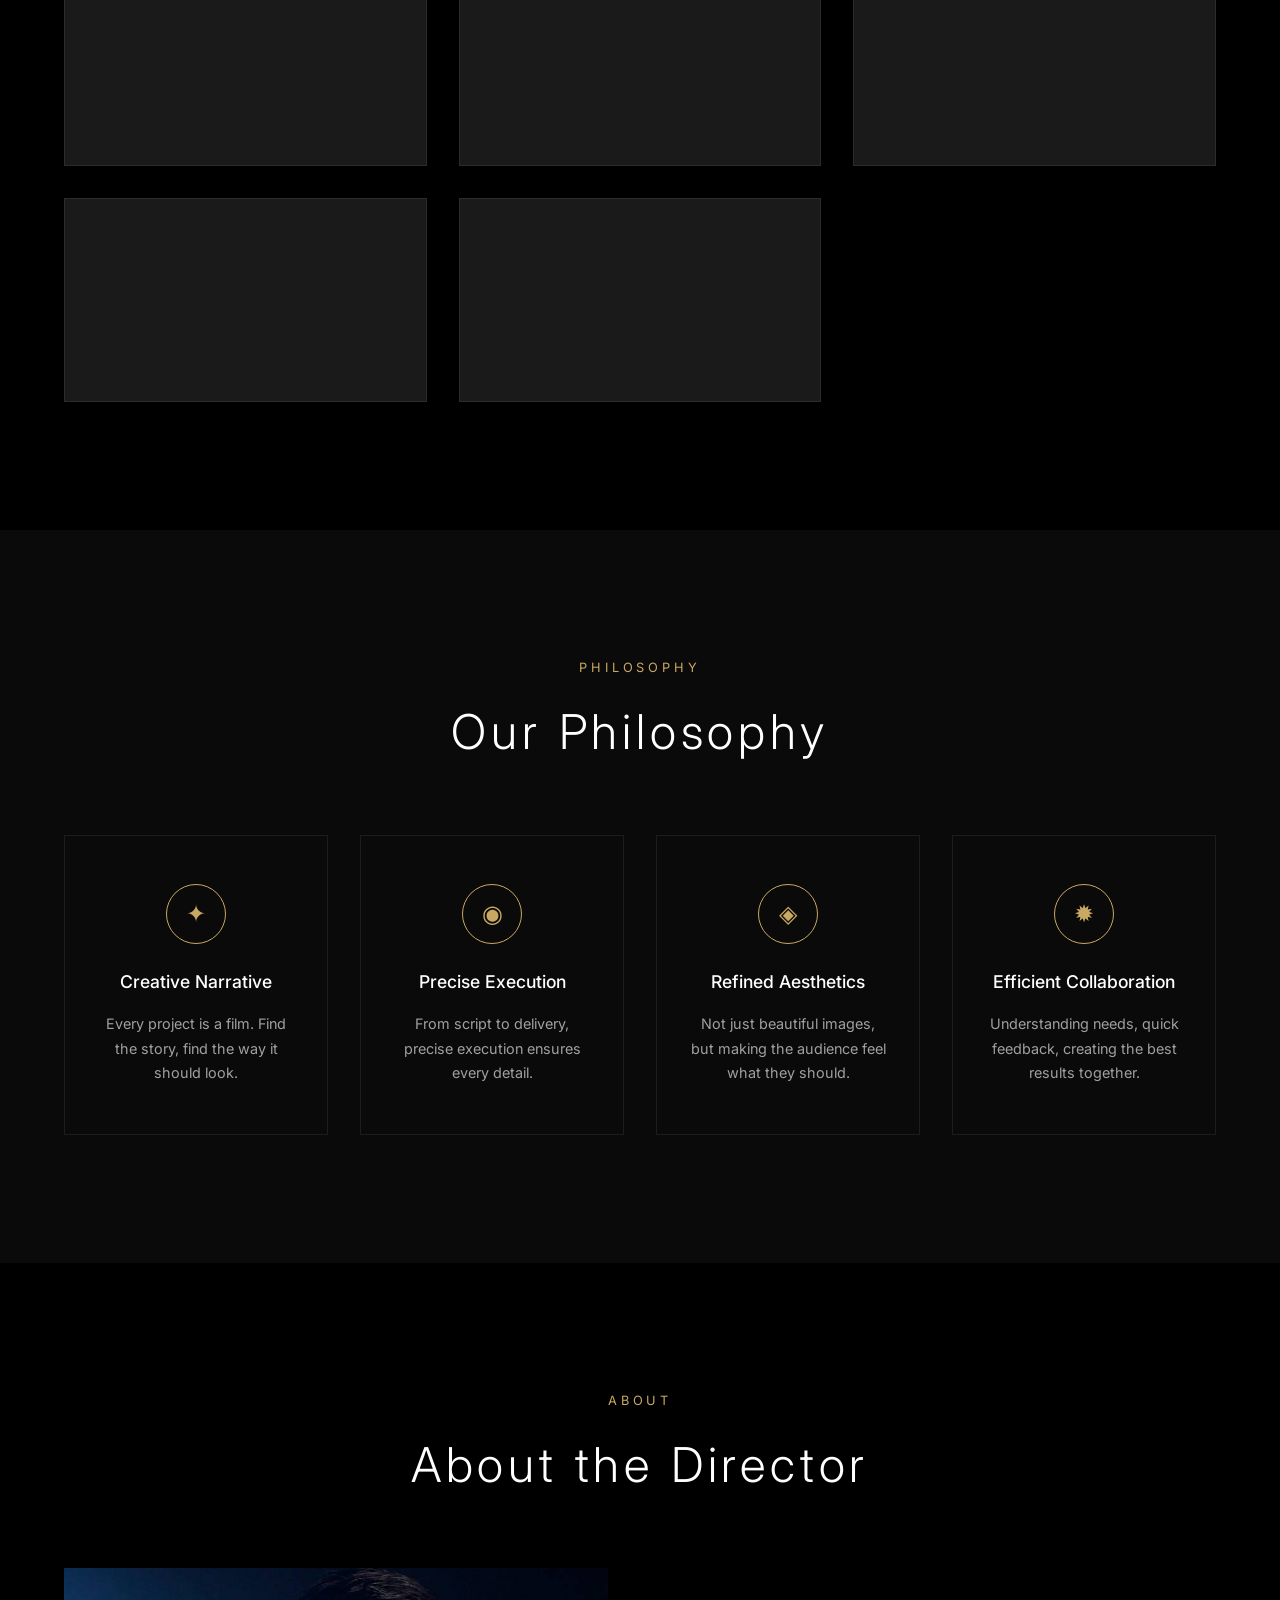
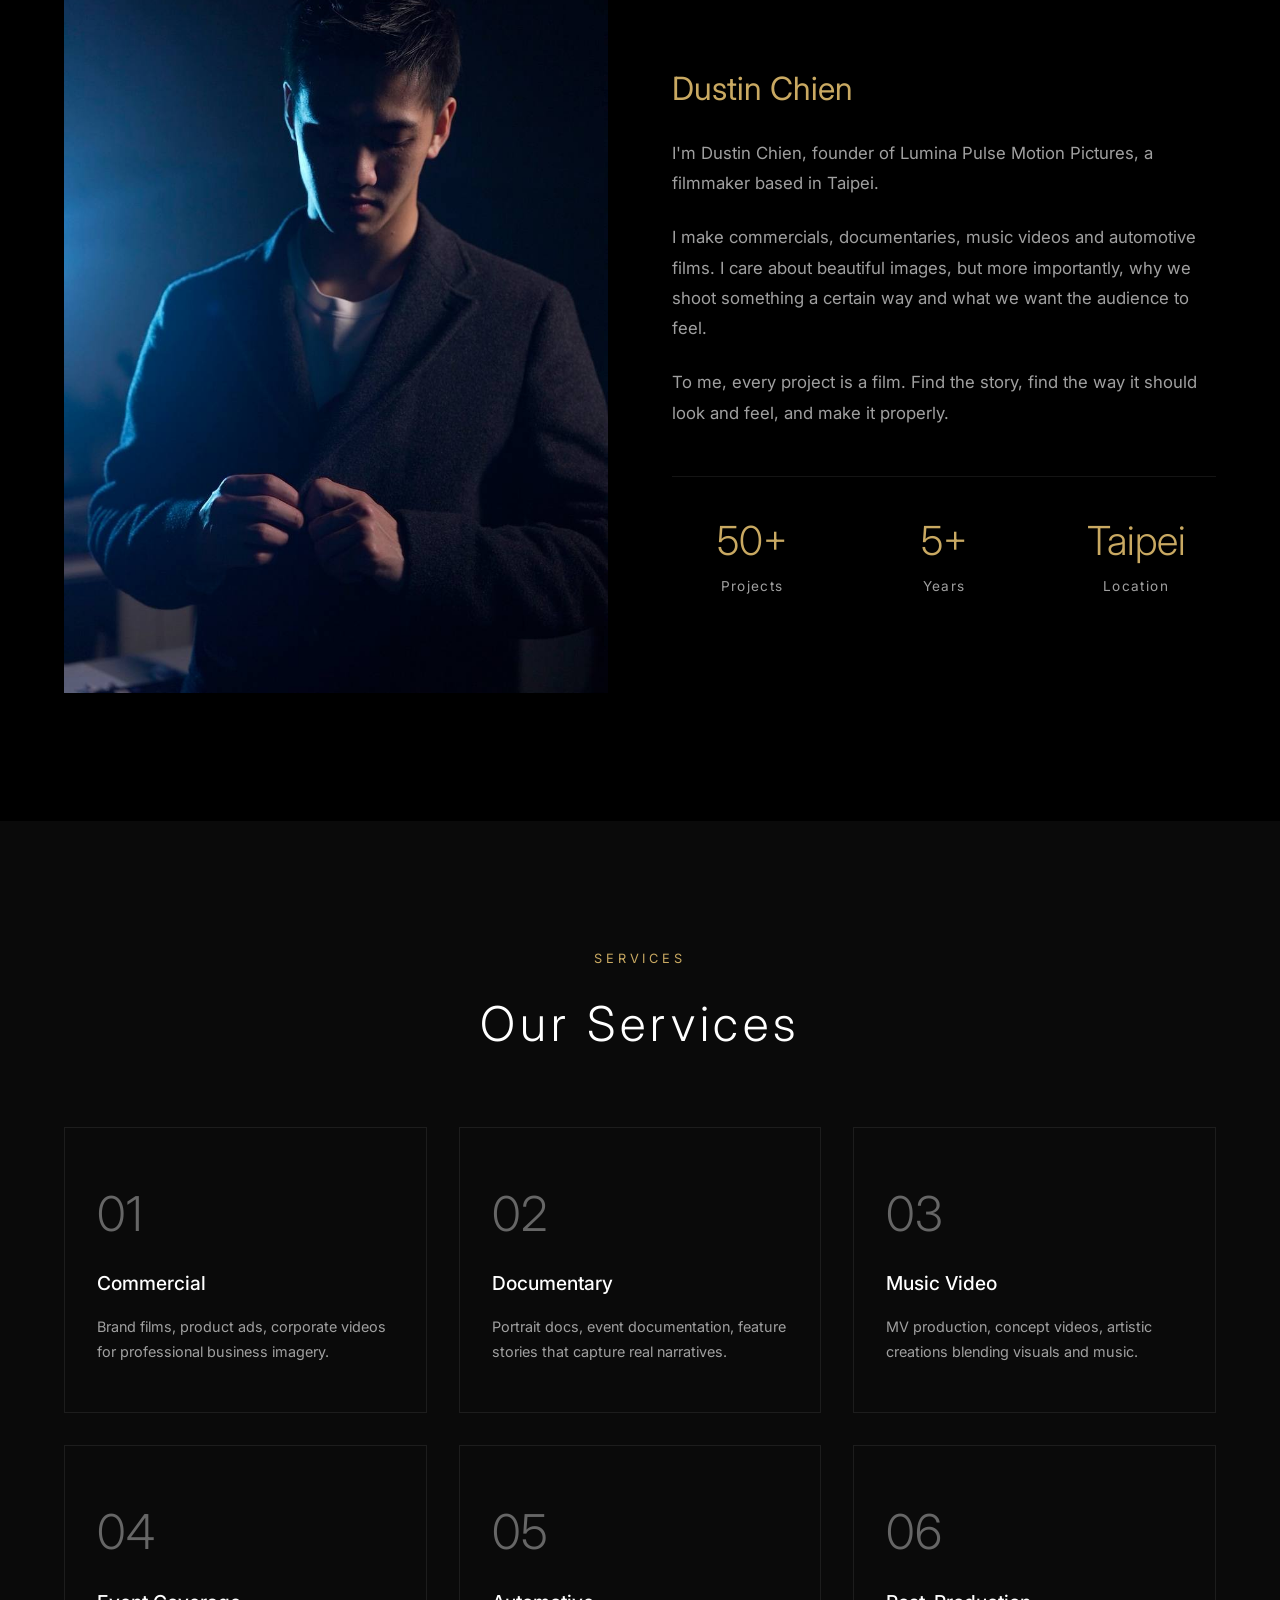
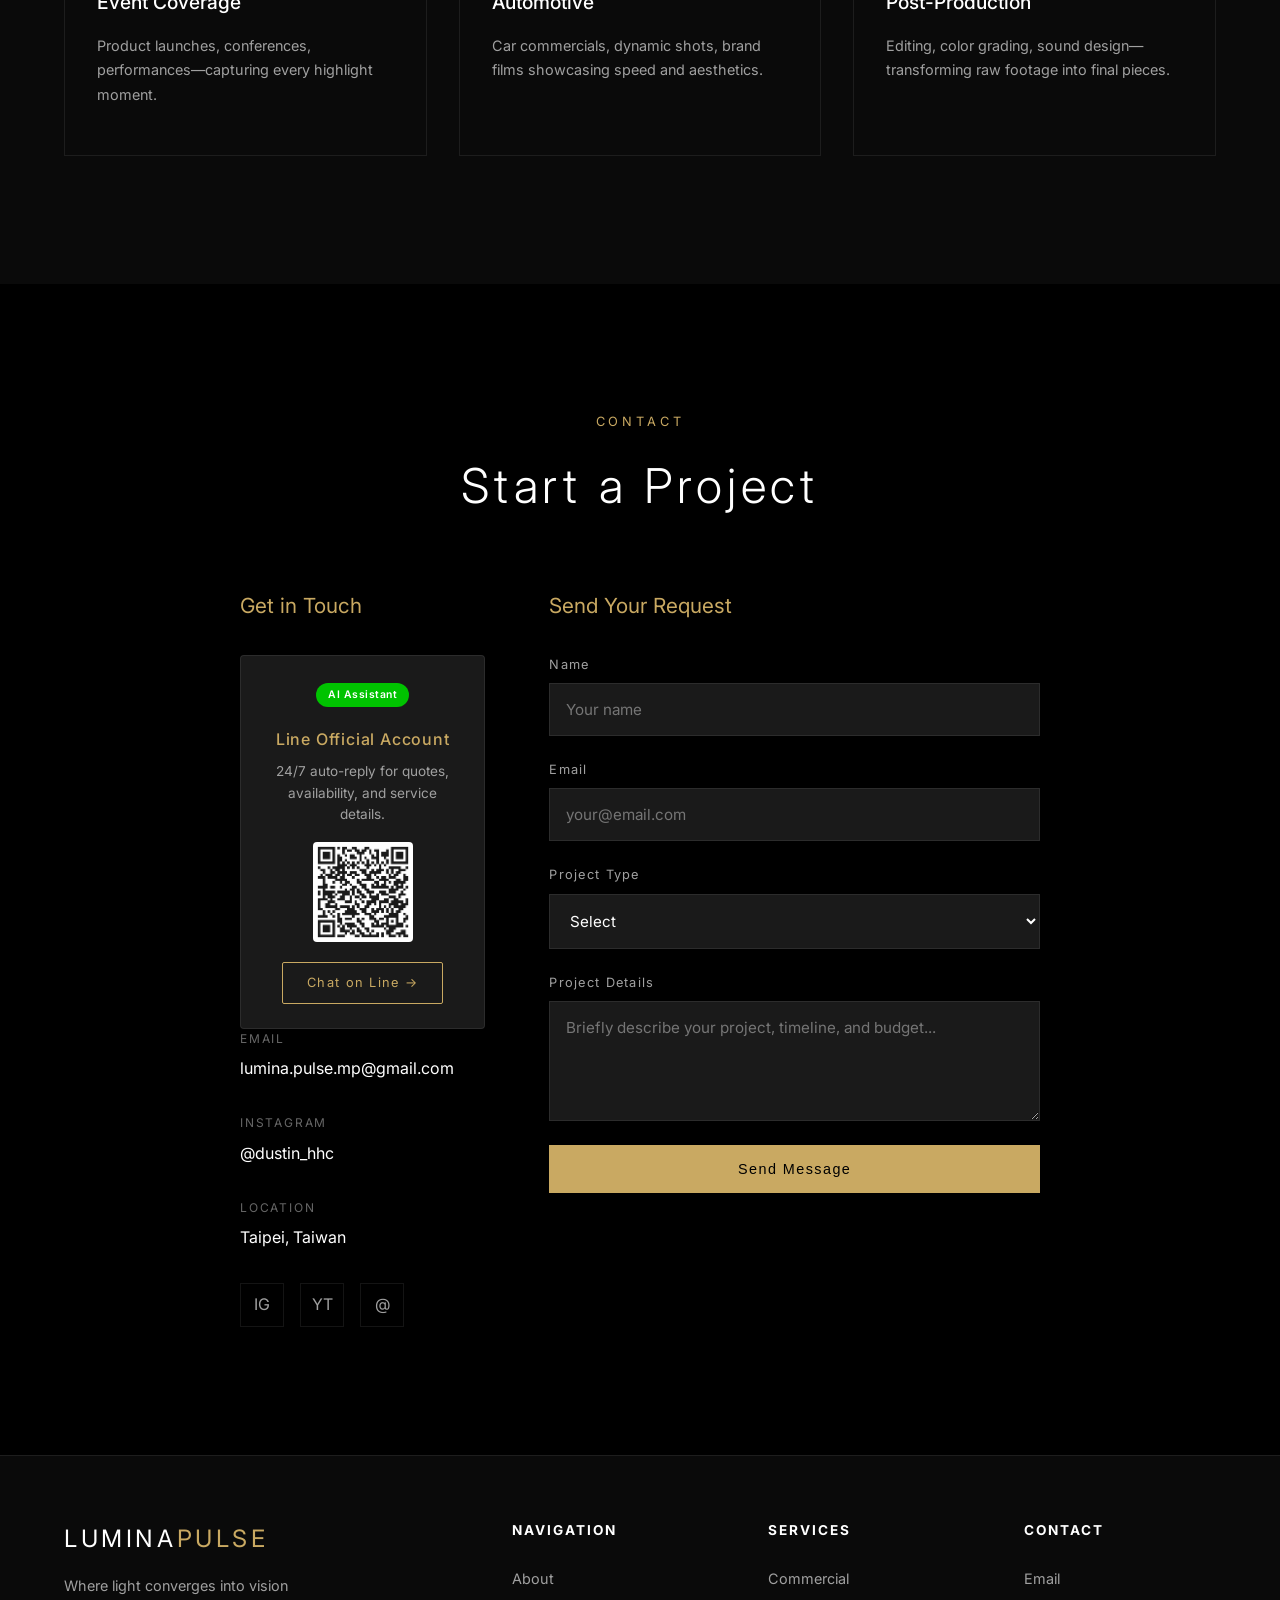
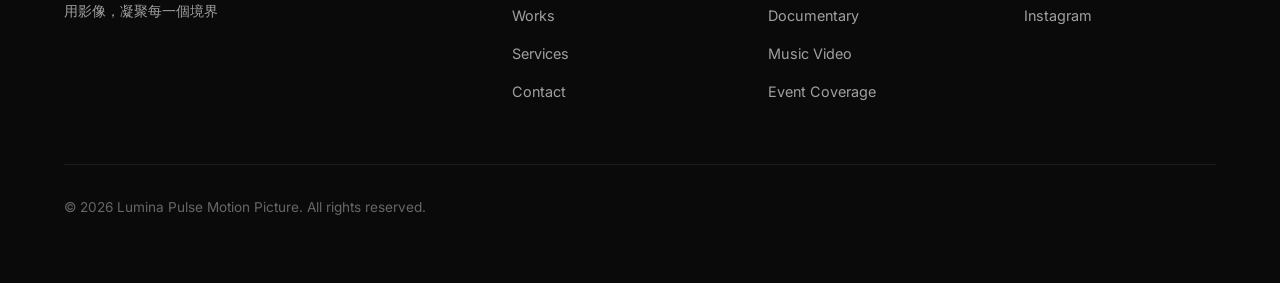
==== commit 819fd6c8: "ui: add form section title to Contact page (zh/en)" ====
--- a/en/index.html
+++ b/en/index.html
@@ -334,36 +334,39 @@
           </div>
         </div>
         
-        <form class="contact-form" id="contactForm" name="contact-en" method="POST" data-netlify="true" netlify-honeypot="bot-field" action="/en/">
-          <div style="display: none;">
-            <label>Don't fill this out if you're human: <input name="bot-field"></label>
-          </div>
-          <div class="form-group">
-            <label>Name</label>
-            <input type="text" name="name" placeholder="Your name" required>
-          </div>
-          <div class="form-group">
-            <label>Email</label>
-            <input type="email" name="email" placeholder="your@email.com" required>
-          </div>
-          <div class="form-group">
-            <label>Project Type</label>
-            <select name="type" required>
-              <option value="">Select</option>
-              <option value="commercial">Commercial</option>
-              <option value="documentary">Documentary</option>
-              <option value="musicvideo">Music Video</option>
-              <option value="event">Event Coverage</option>
-              <option value="automotive">Automotive</option>
-              <option value="other">Other</option>
-            </select>
-          </div>
-          <div class="form-group">
-            <label>Project Details</label>
-            <textarea name="message" placeholder="Briefly describe your project, timeline, and budget..." required></textarea>
-          </div>
-          <button type="submit" class="form-submit">Send Message</button>
-        </form>
+        <div class="contact-form-wrap">
+          <h3>Send Your Request</h3>
+          <form class="contact-form" id="contactForm" name="contact-en" method="POST" data-netlify="true" netlify-honeypot="bot-field" action="/en/">
+            <div style="display: none;">
+              <label>Don't fill this out if you're human: <input name="bot-field"></label>
+            </div>
+            <div class="form-group">
+              <label>Name</label>
+              <input type="text" name="name" placeholder="Your name" required>
+            </div>
+            <div class="form-group">
+              <label>Email</label>
+              <input type="email" name="email" placeholder="your@email.com" required>
+            </div>
+            <div class="form-group">
+              <label>Project Type</label>
+              <select name="type" required>
+                <option value="">Select</option>
+                <option value="commercial">Commercial</option>
+                <option value="documentary">Documentary</option>
+                <option value="musicvideo">Music Video</option>
+                <option value="event">Event Coverage</option>
+                <option value="automotive">Automotive</option>
+                <option value="other">Other</option>
+              </select>
+            </div>
+            <div class="form-group">
+              <label>Project Details</label>
+              <textarea name="message" placeholder="Briefly describe your project, timeline, and budget..." required></textarea>
+            </div>
+            <button type="submit" class="form-submit">Send Message</button>
+          </form>
+        </div>
       </div>
     </div>
   </section>
--- a/css/style.css
+++ b/css/style.css
@@ -845,6 +845,14 @@
   transform: translateY(0);
 }
 
+/* ========== FORM WRAPPER TITLE ========== */
+.contact-form-wrap h3 {
+  font-size: 1.3rem;
+  font-weight: 400;
+  margin-bottom: 2rem;
+  color: var(--accent);
+}
+
 /* ========== LINE SERVICE CARD ========== */
 .contact-line-card {
   background: var(--bg-card);
